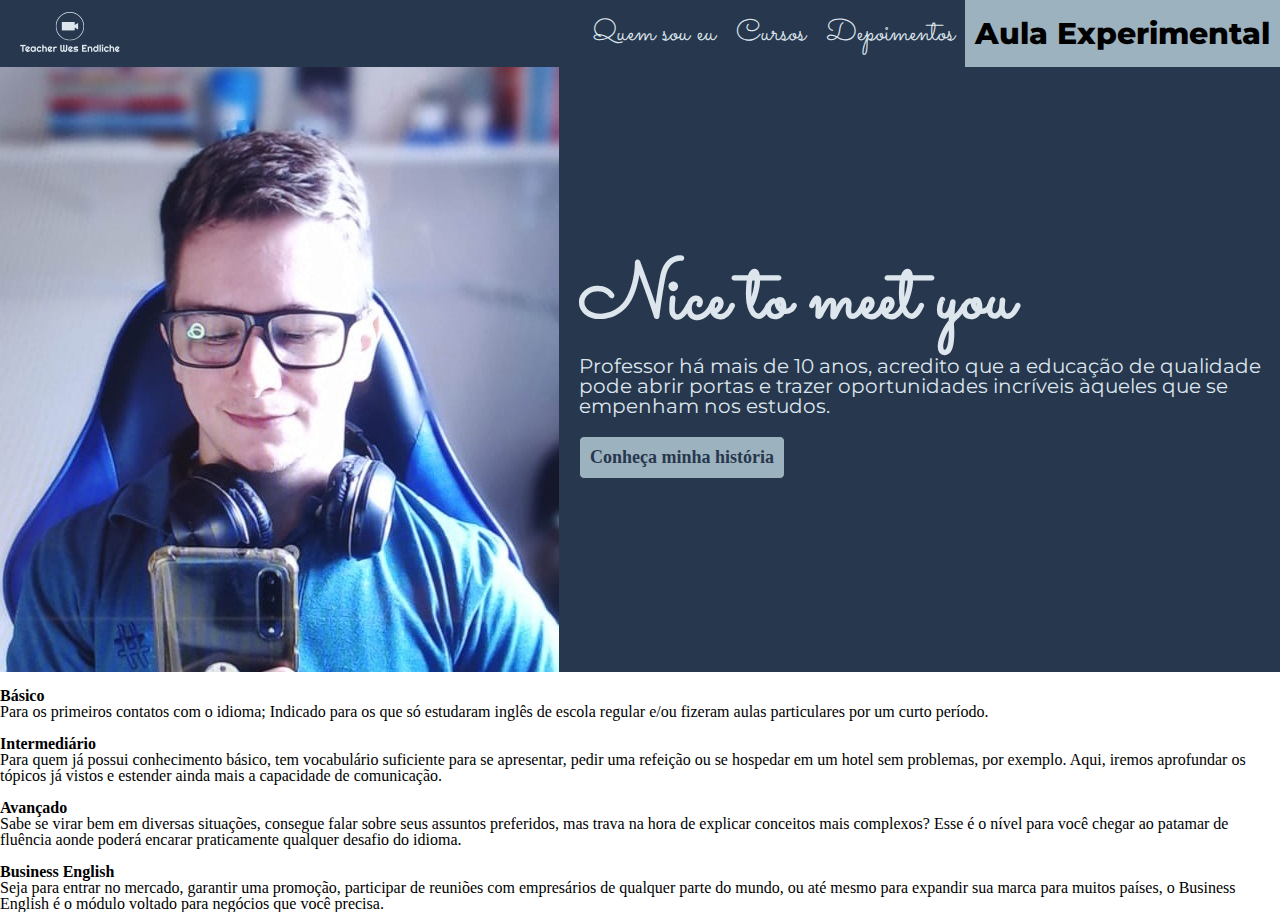
==== main page/index.html @ 23742fa5 ":art:Melhorar estrutura" ====
<!DOCTYPE html>
<html lang="pt-BR">
<head>
    <meta charset="UTF-8">
    <meta http-equiv="X-UA-Compatible" content="IE=edge">
    <meta name="viewport" content="width=device-width, initial-scale=1.0">
    <title>Teacher Wes Endliche</title>
    <link rel="stylesheet" href="/assets/styles/reset.css">
    <link rel="stylesheet" href="/assets/styles/style.css">
    <script src="app.js"></script>
</head>
<body>

    <header>
        <h1 class="logo">
            <a href="#who-am-i">
               <img src="/assets/images/logo-no-background.svg" alt="logo"> 
            </a>
        </h1>

        <nav class="nav-bar">
            <ul>
                <li><a href="#who-am-i">Quem sou eu</a></li>
                <li><a href="#courses">Cursos</a></li>
                <li><a href="#students">Depoimentos</a></li>
                <li><a href="#form" id="main-link">Aula Experimental</a></li>
            </ul>

        </nav>
    </header>

    <main>
        <section class="who-am-i">
            <div id="container-img">
                <img src="/assets/images/work-4.jpg" alt="selfie">
            </div>
            <div id="container-text">
                <h2>Nice to meet you</h2>
                <p>Professor há mais de 10 anos, acredito que a educação de qualidade pode abrir portas e trazer oportunidades incríveis àqueles que se empenham nos estudos.</p>
                <button type="button" id="expand">Conheça minha história</button>

                <div id="myStory">
                    <p>
                    Natural de Afonso Cláudio, uma pequena cidade da Região Serrana do Espírito Santo, comecei a estudar Inglês, assim como muitos, na 5a série em uma escola pública do Ensino Fundamental. 

                    Sendo aluno destaque daquele ano, fui indicado a uma bolsa de estudos de uma escola de idiomas de minha cidade, onde o meu conhecimento da língua disparou e, a cada semestre estudado, fiquei cada vez melhor. 
                    
                    Aos 17 e 18 anos, participei do processo seletivo de Jovens Embaixadores, um programa anual da Embaixada dos EUA no Brasil, que seleciona jovens estudantes do Ensino Médio do país inteiro para fazer intercâmbio. Na minha segunda tentativa, fiquei em 2o lugar no ES, sendo contemplado com uma imersão de inglês em Brasília, o English Immersion Program, no ano de 2010.
                    
                    Nesse ano também, consegui meu primeiro emprego formal como professor, em uma escola privada de ensino regular, dando aulas para turmas do Ensino Fundamental II e Ensino Médio.
                    
                    Aos 20, fui convidado a ter uma experiência como professor da escola de idiomas aonde concluía o módulo Avançado. Comecei com apenas uma turma com poucos alunos.
                    
                    Os anos foram se passando e tive diversas outras oportunidades de lecionar, em diferentes contextos: particular, escola pública, escola bilíngue, e, finalmente, online.
                    
                    Tendo ingressado no ensino online desde 2018, já pude ajudar vários alunos a alcançarem seus objetivos em relação ao idioma: passar em entrevistas de emprego, conseguir boa pontuação em testes, fazer um trabalho da faculdade e, até mesmo, morar fora.
                    
                    Tenho muito orgulho de ser Teacher e de ver o sucesso dos meus students. Saber que pude contribuir para realizarem seus sonhos me deixa muito feliz. E aí, bora estudar comigo também?
                    </p>
                </div>

            </div>
            
        </section>

        <section class="courses">
            <div class="container-cards">
                <div class="card-course">
                    <img src="" alt="" class="course-img">
                    <h3 class="course-name">Básico</h3>
                    <p class="course-text">Para os primeiros contatos com o idioma; Indicado para os que só estudaram inglês de escola regular e/ou fizeram aulas particulares por um curto período.</p>
                </div>
                
            </div>

            <div class="container-cards">
                <div class="card-course">
                    <img src="" alt="" class="course-img">
                    <h3 class="course-name">Intermediário</h3>
                    <p class="course-text">Para quem já possui conhecimento básico, tem vocabulário suficiente para se apresentar, pedir uma refeição ou se hospedar em um hotel sem problemas, por exemplo. Aqui, iremos aprofundar os tópicos já vistos e estender ainda mais a capacidade de comunicação.</p>
                </div>
                
            </div>

            <div class="container-cards">
                <div class="card-course">
                    <img src="" alt="" class="course-img">
                    <h3 class="course-name">Avançado</h3>
                    <p class="course-text">Sabe se virar bem em diversas situações, consegue falar sobre seus assuntos preferidos, mas trava na hora de explicar conceitos mais complexos? Esse é o nível para você chegar ao patamar de fluência aonde poderá encarar praticamente qualquer desafio do idioma.</p>
                </div>
                
            </div>

            <div class="container-cards">
                <div class="card-course">
                    <img src="" alt="" class="course-img">
                    <h3 class="course-name">Business English</h3>
                    <p class="course-text">Seja para entrar no mercado, garantir uma promoção, participar de reuniões com empresários de qualquer parte do mundo, ou até mesmo para expandir sua marca para muitos países, o Business English é o módulo voltado para negócios que você precisa.</p>
                </div>
                
            </div>
        </section>

        <section class="students">

        </section>

        <section class="form">

        </section>
    </main>

    <footer>

    </footer>

</body>
</html>
---- assets/styles/style.css ----
@import url('https://fonts.googleapis.com/css2?family=Montserrat:wght@300;800&family=Sacramento&display=swap');

:root {
    --dark-blue: #27374D;
    --medium-blue: #526D82;
    --light-blue: #9DB2BF;
    --gray: #DDE6ED;
    --title-font: 'Montserrat', sans-serif;
    --cursive-font: 'Sacramento', cursive;
}

body {
    box-sizing: border-box;
}

header {
    display: flex;
    align-items: center;
    justify-content: space-between;
    position: sticky;
}

header ul {
    display: flex;
}

header ul li a {
    font-family: var(--cursive-font);
    font-weight: 500;
    font-size: 30px;
    text-decoration: none;;
    color: var(--gray);
    padding: 20px 10px 15px 10px;
}

header ul li a:hover {
    color: var(--light-blue);
    transition: color .3s;
}

#main-link {
    color: var(--dark-blueblue);
    font-family: var(--title-font);
    font-weight: 800;
    background-color: var(--light-blue);
}

#main-link:hover {
    color: var(--dark-blue);
    background-color: var(--gray);
    transition: background-color .3s;
}

.logo img{
    height: 44px;
    width: 100px;
    margin: 10px 0 10px 20px;
}

header,
.who-am-i {
    background-color: var(--dark-blue);
}

.who-am-i {
    display: flex;
    align-items: center;
    height: 605px;
}

.who-am-i #container-text {
    margin-left: 20px;
    color: var(--gray);
}

.who-am-i #container-text h2 {
    font-family: var(--cursive-font);
    font-size: 80px;
    margin-bottom: 15px;
}

.who-am-i #container-text p {
    font-family: var(--title-font);
    font-size: 20px;
}

#expand {
    margin-top: 20px;
    padding: 10px;
    font-family: inherit;
    font-weight: 700;
    font-size: 18px;
    border-radius: 5px;
    border: solid 1px var(--dark-blue);
    background-color: var(--light-blue);
    color: var(--dark-blue);
    cursor: pointer;
}

#expand:hover {
    background-color: var(--gray);
    transition: background-color .3s;
}

#myStory {
    display: none;
}
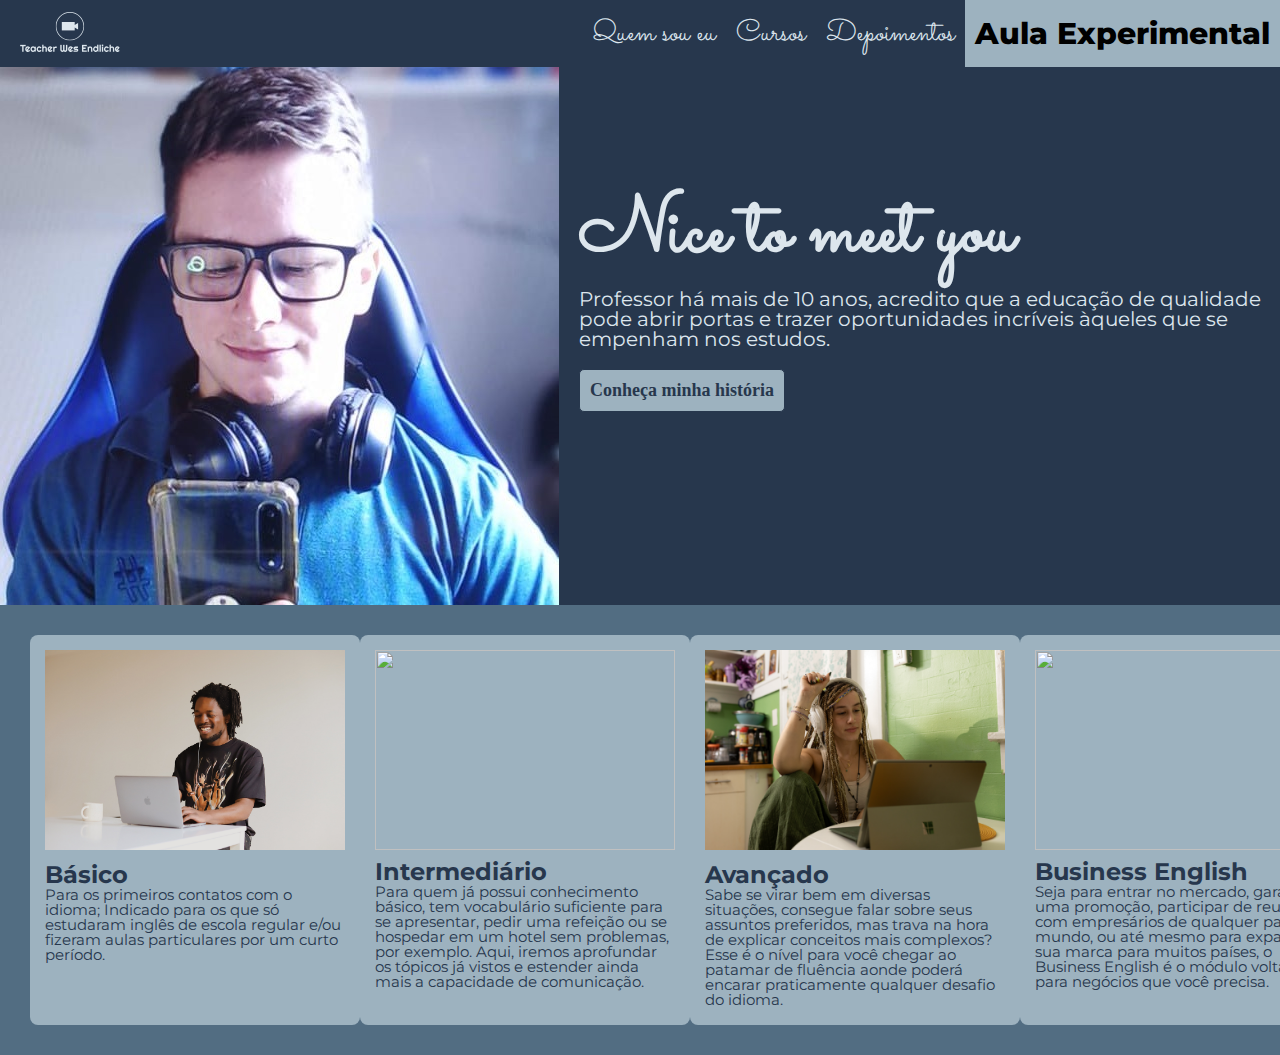
==== commit 3da1f618: ":art:Estiliza a seção cursos" ====
--- a/main page/index.html
+++ b/main page/index.html
@@ -7,7 +7,7 @@
     <title>Teacher Wes Endliche</title>
     <link rel="stylesheet" href="/assets/styles/reset.css">
     <link rel="stylesheet" href="/assets/styles/style.css">
-    <script src="app.js"></script>
+    <script src="/app/app.js"></script>
 </head>
 <body>
 
@@ -37,7 +37,7 @@
             <div id="container-text">
                 <h2>Nice to meet you</h2>
                 <p>Professor há mais de 10 anos, acredito que a educação de qualidade pode abrir portas e trazer oportunidades incríveis àqueles que se empenham nos estudos.</p>
-                <button type="button" id="expand">Conheça minha história</button>
+                <button onclick="expandText()" type="button" id="expand">Conheça minha história</button>
 
                 <div id="myStory">
                     <p>
@@ -65,8 +65,8 @@
 
         <section class="courses">
             <div class="container-cards">
-                <div class="card-course">
-                    <img src="" alt="" class="course-img">
+                <div class="card-course" id="card-1">
+                    <img src="/assets/images/basic-student-img.jpg" alt="" class="course-img">
                     <h3 class="course-name">Básico</h3>
                     <p class="course-text">Para os primeiros contatos com o idioma; Indicado para os que só estudaram inglês de escola regular e/ou fizeram aulas particulares por um curto período.</p>
                 </div>
@@ -74,8 +74,8 @@
             </div>
 
             <div class="container-cards">
-                <div class="card-course">
-                    <img src="" alt="" class="course-img">
+                <div class="card-course" id="card-2">
+                    <img src="/assets/images/intermediate-student-img.jpg" alt="" class="course-img">
                     <h3 class="course-name">Intermediário</h3>
                     <p class="course-text">Para quem já possui conhecimento básico, tem vocabulário suficiente para se apresentar, pedir uma refeição ou se hospedar em um hotel sem problemas, por exemplo. Aqui, iremos aprofundar os tópicos já vistos e estender ainda mais a capacidade de comunicação.</p>
                 </div>
@@ -83,8 +83,8 @@
             </div>
 
             <div class="container-cards">
-                <div class="card-course">
-                    <img src="" alt="" class="course-img">
+                <div class="card-course" id="card-3">
+                    <img src="/assets/images/advanced-student-img.jpg" alt="" class="course-img">
                     <h3 class="course-name">Avançado</h3>
                     <p class="course-text">Sabe se virar bem em diversas situações, consegue falar sobre seus assuntos preferidos, mas trava na hora de explicar conceitos mais complexos? Esse é o nível para você chegar ao patamar de fluência aonde poderá encarar praticamente qualquer desafio do idioma.</p>
                 </div>
@@ -92,8 +92,8 @@
             </div>
 
             <div class="container-cards">
-                <div class="card-course">
-                    <img src="" alt="" class="course-img">
+                <div class="card-course" id="card-4">
+                    <img src="/assets/images/business-student-img.jpg" alt="" class="course-img">
                     <h3 class="course-name">Business English</h3>
                     <p class="course-text">Seja para entrar no mercado, garantir uma promoção, participar de reuniões com empresários de qualquer parte do mundo, ou até mesmo para expandir sua marca para muitos países, o Business English é o módulo voltado para negócios que você precisa.</p>
                 </div>
--- a/assets/styles/style.css
+++ b/assets/styles/style.css
@@ -14,10 +14,11 @@
 }
 
 header {
+    position: fixed;
+    width: 100%;
     display: flex;
     align-items: center;
     justify-content: space-between;
-    position: sticky;
 }
 
 header ul {
@@ -66,6 +67,7 @@
     display: flex;
     align-items: center;
     height: 605px;
+    width: 100%;
 }
 
 .who-am-i #container-text {
@@ -104,4 +106,45 @@
 
 #myStory {
     display: none;
-}+}
+
+.courses {
+    display: flex;
+    flex-direction: row;
+    flex-wrap: nowrap;
+    align-items: center;
+    justify-content: space-around;
+    padding: 30px;
+    background-color: var(--medium-blue);
+}
+
+.card-course {
+    font-family: var(--title-font);
+    color: var(--dark-blue);
+    width: 300px;
+    height: 360px;
+    padding: 15px;
+    border-radius: 8px;
+    background-color: var(--light-blue);
+    cursor: pointer;
+}
+
+.card-course:hover {
+    background-color: var(--gray);
+    transform: scale(1.1);
+    transition: background-color .3s;
+}
+
+.course-name {
+    font-size: 24px;
+}
+
+.course-text {
+    font-size: 15px;
+}
+
+.container-cards img {
+    width: 300px;
+    height: 200px;
+    padding-bottom: 10px;
+}
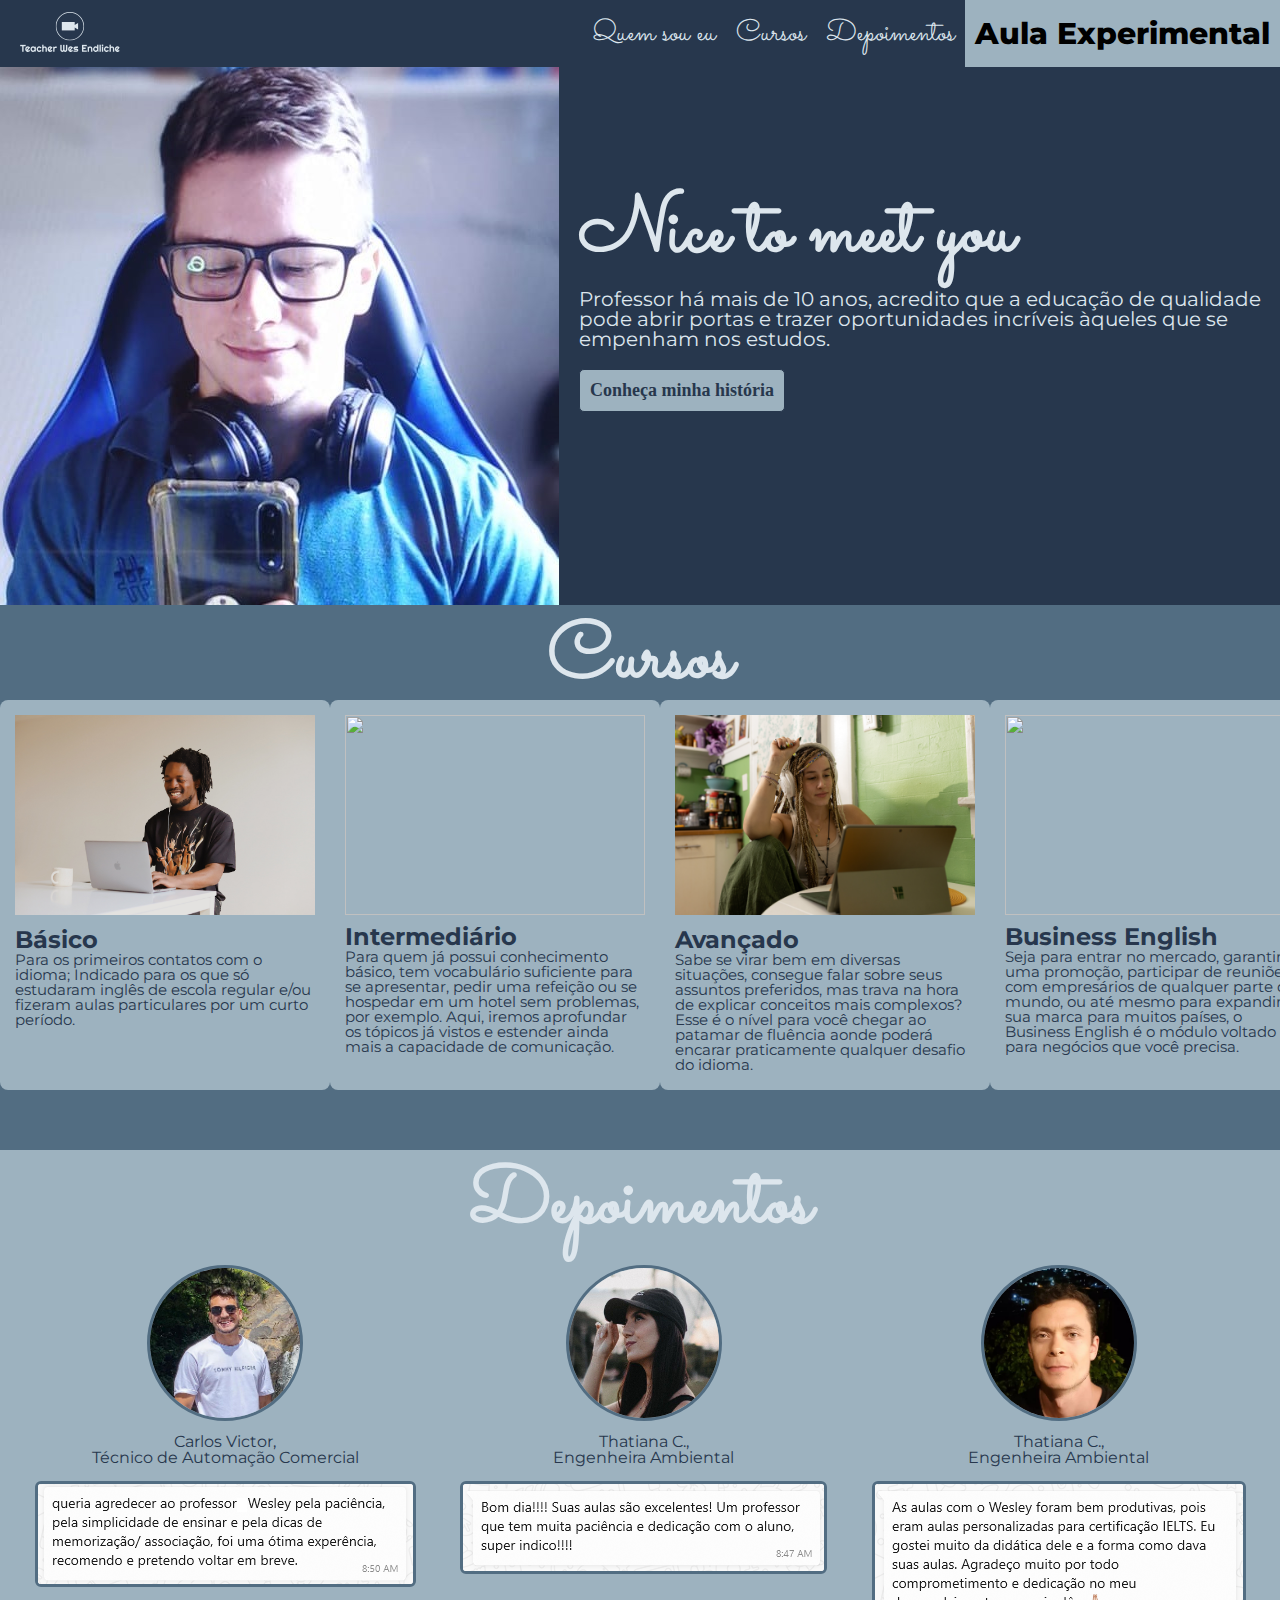
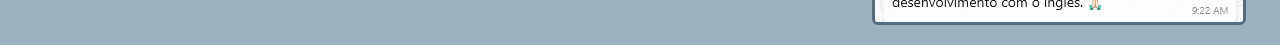
==== commit 32c03b5c: ":art:Adiciona seção depoimentos" ====
--- a/main page/index.html
+++ b/main page/index.html
@@ -63,7 +63,11 @@
             
         </section>
 
+        <h2 id="courses-title">Cursos</h2> <!--inserir esse título dentro da section courses-->
+
         <section class="courses">
+            
+
             <div class="container-cards">
                 <div class="card-course" id="card-1">
                     <img src="/assets/images/basic-student-img.jpg" alt="" class="course-img">
@@ -102,7 +106,41 @@
         </section>
 
         <section class="students">
+            <h2 id="depo-title">Depoimentos</h2>
 
+            <div class="sts-depo-container">
+                 <div class="sts-depo">
+                <figure>
+                    <img src="/assets/images/depo-carlos-pic.png" alt="alunos" class="depo-picture">
+                    <figcaption>Carlos Victor,<br>Técnico de Automação Comercial</figcaption>   
+                </figure>
+                <div class="card-depo">
+                    <img src="/assets/images/depo-carlos.png" alt="depoimentos" class="depo-print">
+                </div>
+            </div>
+
+            <div class="sts-depo">
+                <figure>
+                    <img src="/assets/images/depo-thatiana-pic.png" alt="alunos" class="depo-picture">
+                    <figcaption>Thatiana C.,<br>Engenheira Ambiental</figcaption>   
+                </figure>
+                <div class="card-depo">
+                    <img src="/assets/images/depo-thatiana.png" alt="depoimentos" class="depo-print">
+                </div>
+            </div>
+
+            <div class="sts-depo">
+                <figure>
+                    <img src="/assets/images/depo-denis-pic.png" alt="alunos" class="depo-picture">
+                    <figcaption>Thatiana C.,<br>Engenheira Ambiental</figcaption>   
+                </figure>
+                <div class="card-depo">
+                    <img src="/assets/images/depo-denis.png" alt="depoimentos" class="depo-print">
+                </div>
+            </div>
+            </div>
+           
+            
         </section>
 
         <section class="form">
--- a/assets/styles/style.css
+++ b/assets/styles/style.css
@@ -114,8 +114,17 @@
     flex-wrap: nowrap;
     align-items: center;
     justify-content: space-around;
-    padding: 30px;
+    padding: 0 30px 60px 0;
     background-color: var(--medium-blue);
+}
+
+#courses-title {
+    background-color: var(--medium-blue);
+    font-family: var(--cursive-font);
+    font-size: 80px;
+    color: var(--gray);
+    text-align: center;
+    padding-top: 15px;
 }
 
 .card-course {
@@ -148,3 +157,48 @@
     height: 200px;
     padding-bottom: 10px;
 }
+
+.sts-depo-container {
+    background-color: var(--light-blue);
+    height: 400px;
+    width: 100%;
+    display: flex;
+    justify-content: space-evenly;
+}
+
+#depo-title {
+    background-color: var(--light-blue);
+    font-family: var(--cursive-font);
+    font-size: 80px;
+    color: var(--gray);
+    text-align: center;
+    padding-top: 15px;
+}
+
+.depo-picture {
+    height: 150px;
+    width: 150px;
+    border-radius: 50%;
+    border: 3px solid var(--medium-blue);
+    margin: 20px 5px 10px 5px;
+}
+
+figure {
+    text-align: center;
+}
+
+figure figcaption {
+    font-size: 16px;
+    color: var(--dark-blue);
+    font-family: var(--title-font);
+    margin: 0;
+    text-align: center;
+}
+
+.depo-print {
+    margin: 15px 10px 15px 10px;
+    background-color: white;
+    border: 3px solid var(--medium-blue);
+    border-radius: 6px;
+}
+
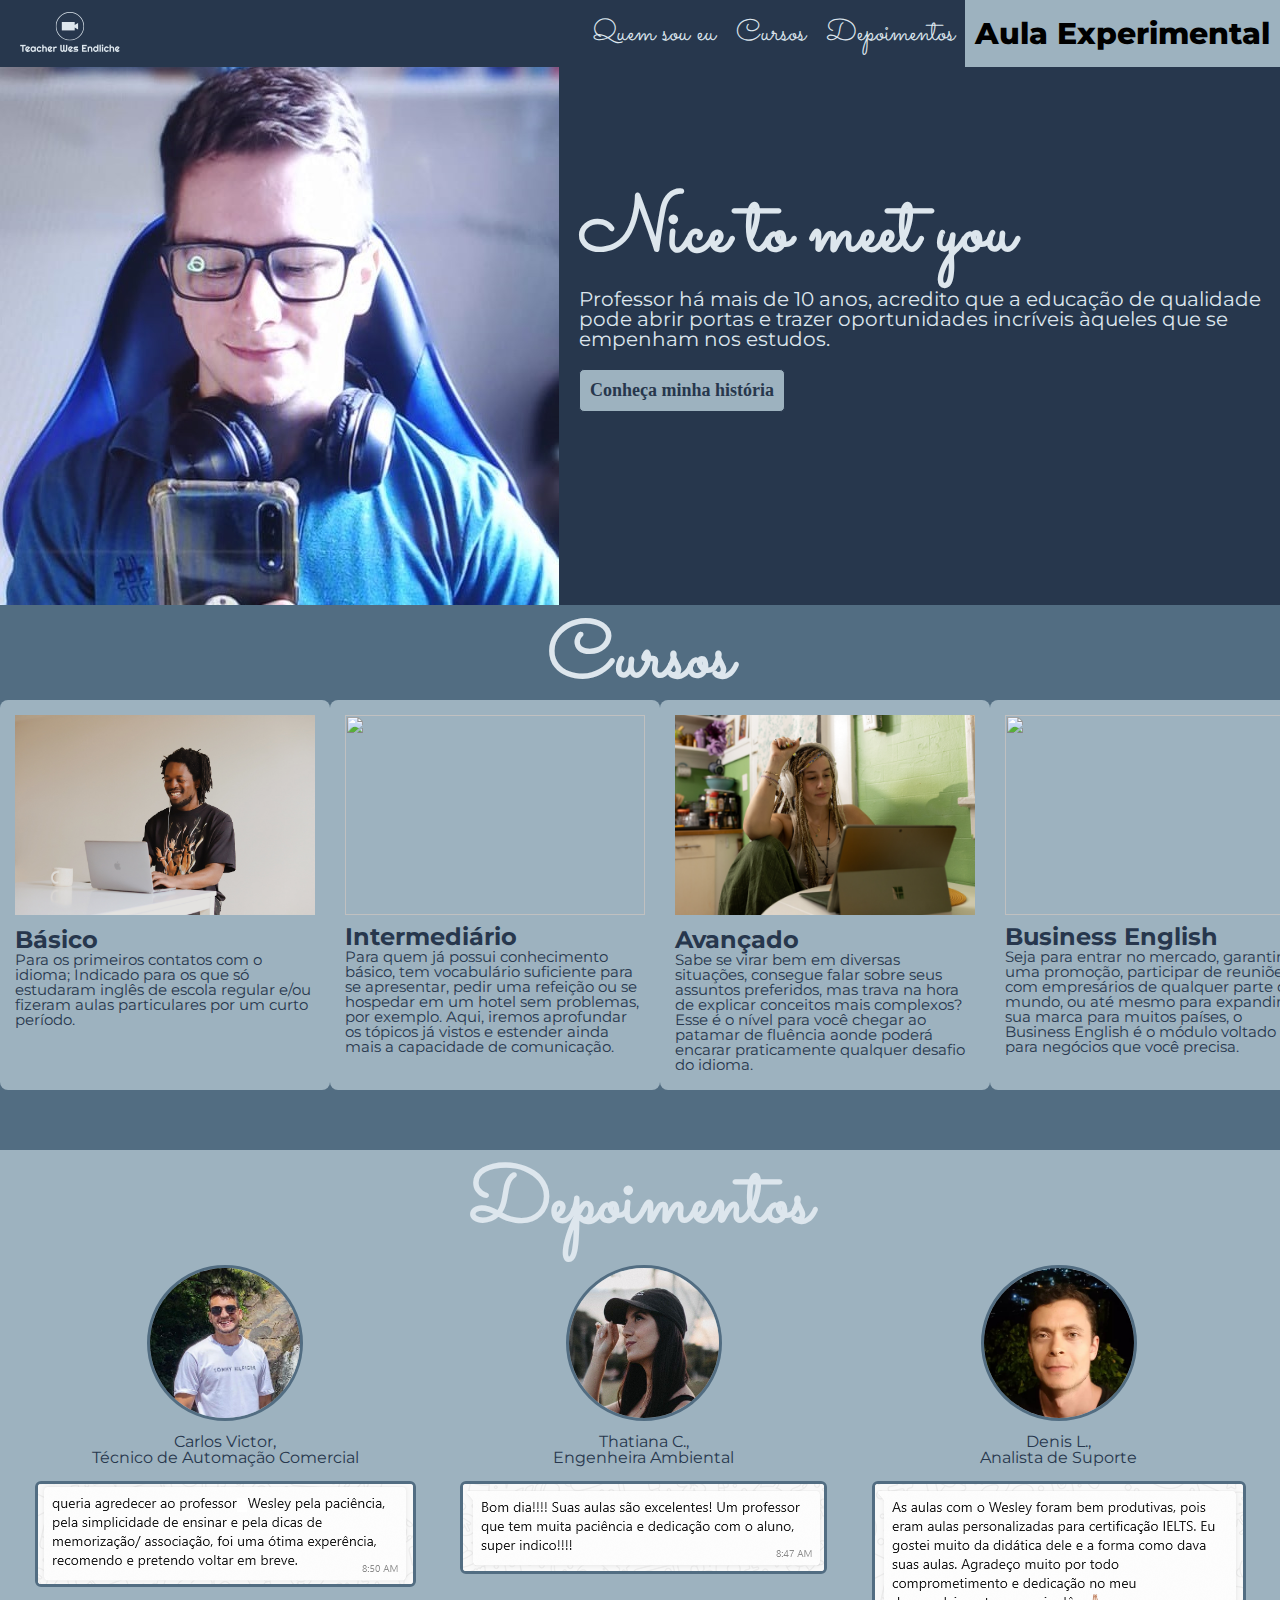
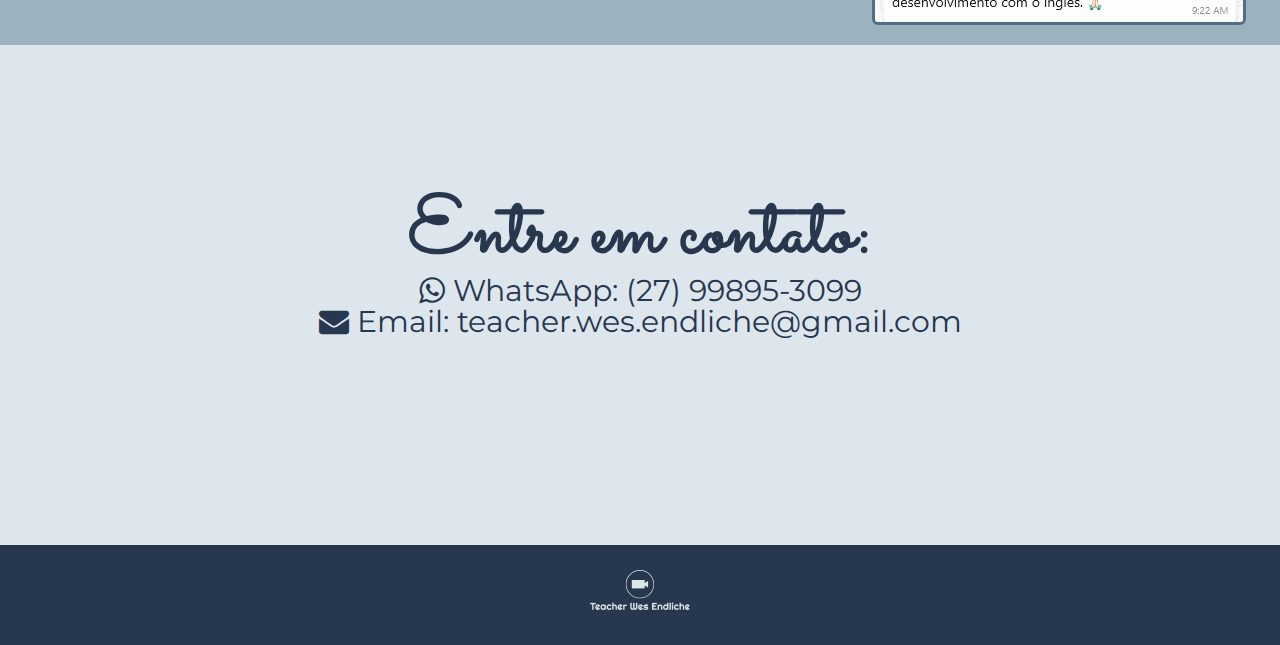
==== commit e439a3e9: ":art: Adiciona contato, footer e mais estilização" ====
--- a/main page/index.html
+++ b/main page/index.html
@@ -7,6 +7,7 @@
     <title>Teacher Wes Endliche</title>
     <link rel="stylesheet" href="/assets/styles/reset.css">
     <link rel="stylesheet" href="/assets/styles/style.css">
+    <link rel="stylesheet" href="https://cdnjs.cloudflare.com/ajax/libs/font-awesome/4.7.0/css/font-awesome.min.css">
     <script src="/app/app.js"></script>
 </head>
 <body>
@@ -132,7 +133,7 @@
             <div class="sts-depo">
                 <figure>
                     <img src="/assets/images/depo-denis-pic.png" alt="alunos" class="depo-picture">
-                    <figcaption>Thatiana C.,<br>Engenheira Ambiental</figcaption>   
+                    <figcaption>Denis L.,<br>Analista de Suporte</figcaption>   
                 </figure>
                 <div class="card-depo">
                     <img src="/assets/images/depo-denis.png" alt="depoimentos" class="depo-print">
@@ -143,13 +144,24 @@
             
         </section>
 
-        <section class="form">
+        <section class="contact-me">
+            <h2 id="contact-me-title">Entre em contato:</h2>
+            <div class="phone-number-container">
+                <p><i class="fa fa-whatsapp" style="font-size:30px"></i> WhatsApp: (27) 99895-3099</p>
+            </div>
 
+            <div class="email-container">
+                <p><i class="fa fa-envelope" style="font-size:30px"></i> Email: teacher.wes.endliche@gmail.com</p>
+            </div>
         </section>
     </main>
 
     <footer>
-
+        <h1 class="logo-footer">
+            <a href="#top">
+               <img src="/assets/images/logo-no-background.svg" alt="logo"> 
+            </a>
+        </h1>
     </footer>
 
 </body>
--- a/assets/styles/style.css
+++ b/assets/styles/style.css
@@ -118,7 +118,7 @@
     background-color: var(--medium-blue);
 }
 
-#courses-title {
+#courses-title, #contact-me-title {
     background-color: var(--medium-blue);
     font-family: var(--cursive-font);
     font-size: 80px;
@@ -202,3 +202,32 @@
     border-radius: 6px;
 }
 
+.contact-me {
+    height: 500px;
+    width: 100%;
+    background-color: var(--gray);
+    color: var(--dark-blue);
+}
+
+.contact-me p {
+    font-size: 30px;
+    font-family: var(--title-font);
+    text-align: center;
+}
+
+#contact-me-title {
+    padding-top: 150px;
+    background-color: var(--gray);
+    color: var(--dark-blue);
+}
+
+footer {
+    height: 100px;
+    background-color: var(--dark-blue);
+    text-align: center;
+}
+
+.logo-footer img {
+    height: 90px;
+    width: 100px;
+}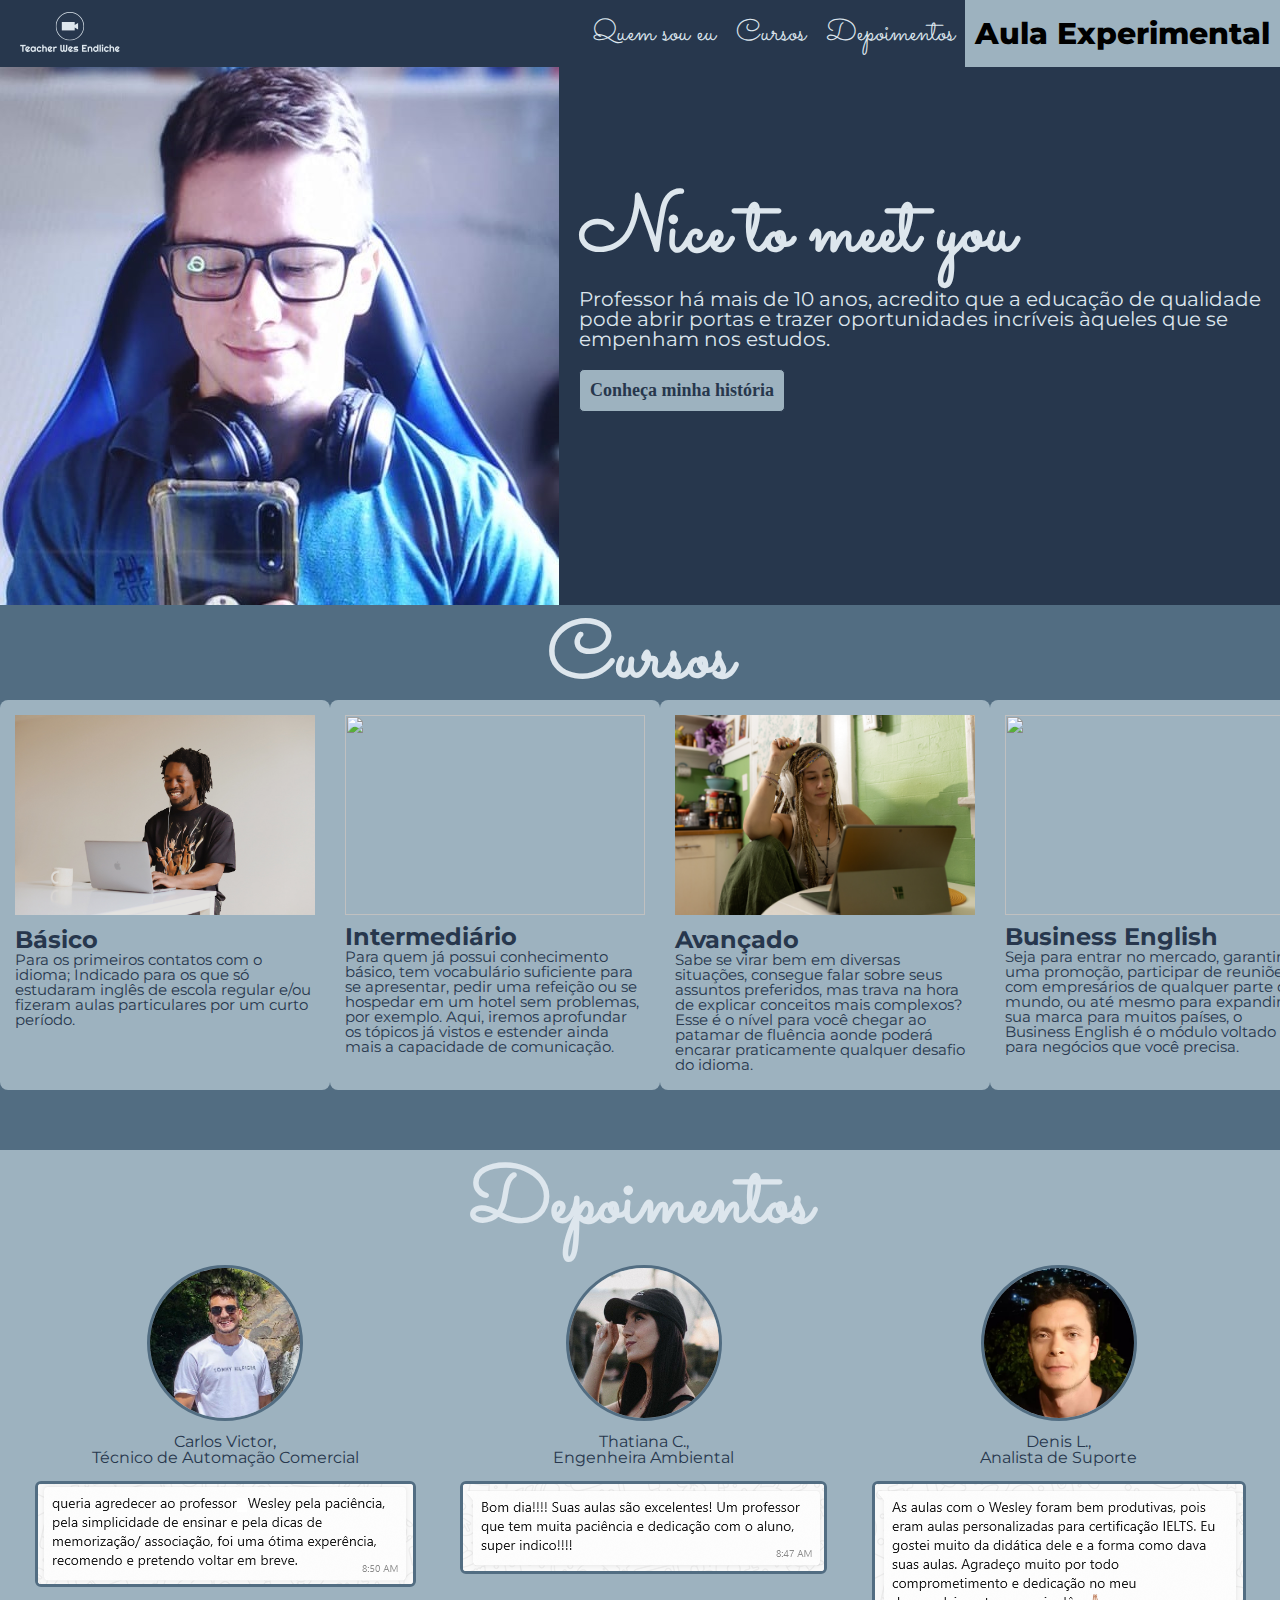
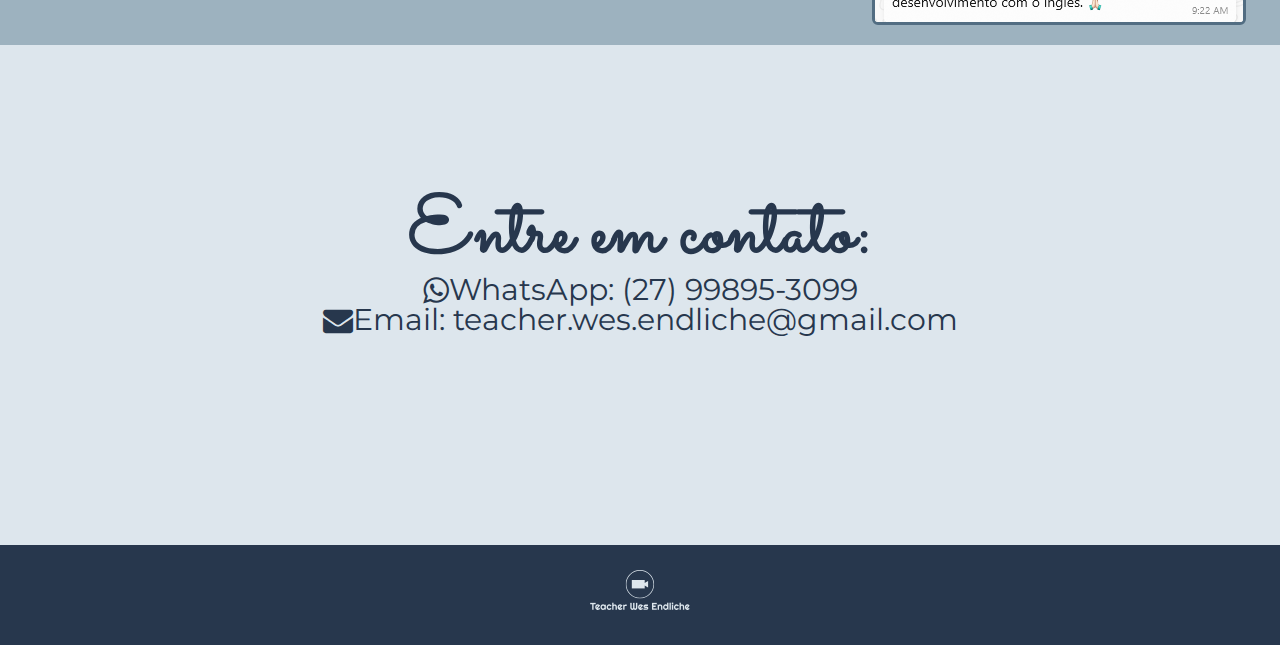
==== commit 0b6f56f0: ":art: Adiciona links" ====
--- a/main page/index.html
+++ b/main page/index.html
@@ -21,10 +21,10 @@
 
         <nav class="nav-bar">
             <ul>
-                <li><a href="#who-am-i">Quem sou eu</a></li>
-                <li><a href="#courses">Cursos</a></li>
-                <li><a href="#students">Depoimentos</a></li>
-                <li><a href="#form" id="main-link">Aula Experimental</a></li>
+                <li><a href="#">Quem sou eu</a></li>
+                <li><a href="#">Cursos</a></li>
+                <li><a href="#">Depoimentos</a></li>
+                <li><a href="#" id="main-link">Aula Experimental</a></li>
             </ul>
 
         </nav>
@@ -147,11 +147,11 @@
         <section class="contact-me">
             <h2 id="contact-me-title">Entre em contato:</h2>
             <div class="phone-number-container">
-                <p><i class="fa fa-whatsapp" style="font-size:30px"></i> WhatsApp: (27) 99895-3099</p>
+                <a href="https://api.whatsapp.com/send?phone=5527998953099&text=Ol%C3%A1%2C%20gostaria%20de%20agendar%20minha%20aula%20experimental." target="_blank"><i class="fa fa-whatsapp" style="font-size:30px"></i> WhatsApp: (27) 99895-3099</a>
             </div>
 
             <div class="email-container">
-                <p><i class="fa fa-envelope" style="font-size:30px"></i> Email: teacher.wes.endliche@gmail.com</p>
+                <a href="#"><i class="fa fa-envelope" style="font-size:30px"></i> Email: teacher.wes.endliche@gmail.com</a>
             </div>
         </section>
     </main>
--- a/assets/styles/style.css
+++ b/assets/styles/style.css
@@ -209,10 +209,13 @@
     color: var(--dark-blue);
 }
 
-.contact-me p {
+.contact-me a {
     font-size: 30px;
     font-family: var(--title-font);
-    text-align: center;
+    color: inherit;
+    text-decoration: none;
+    display: flex;
+    justify-content: center;
 }
 
 #contact-me-title {
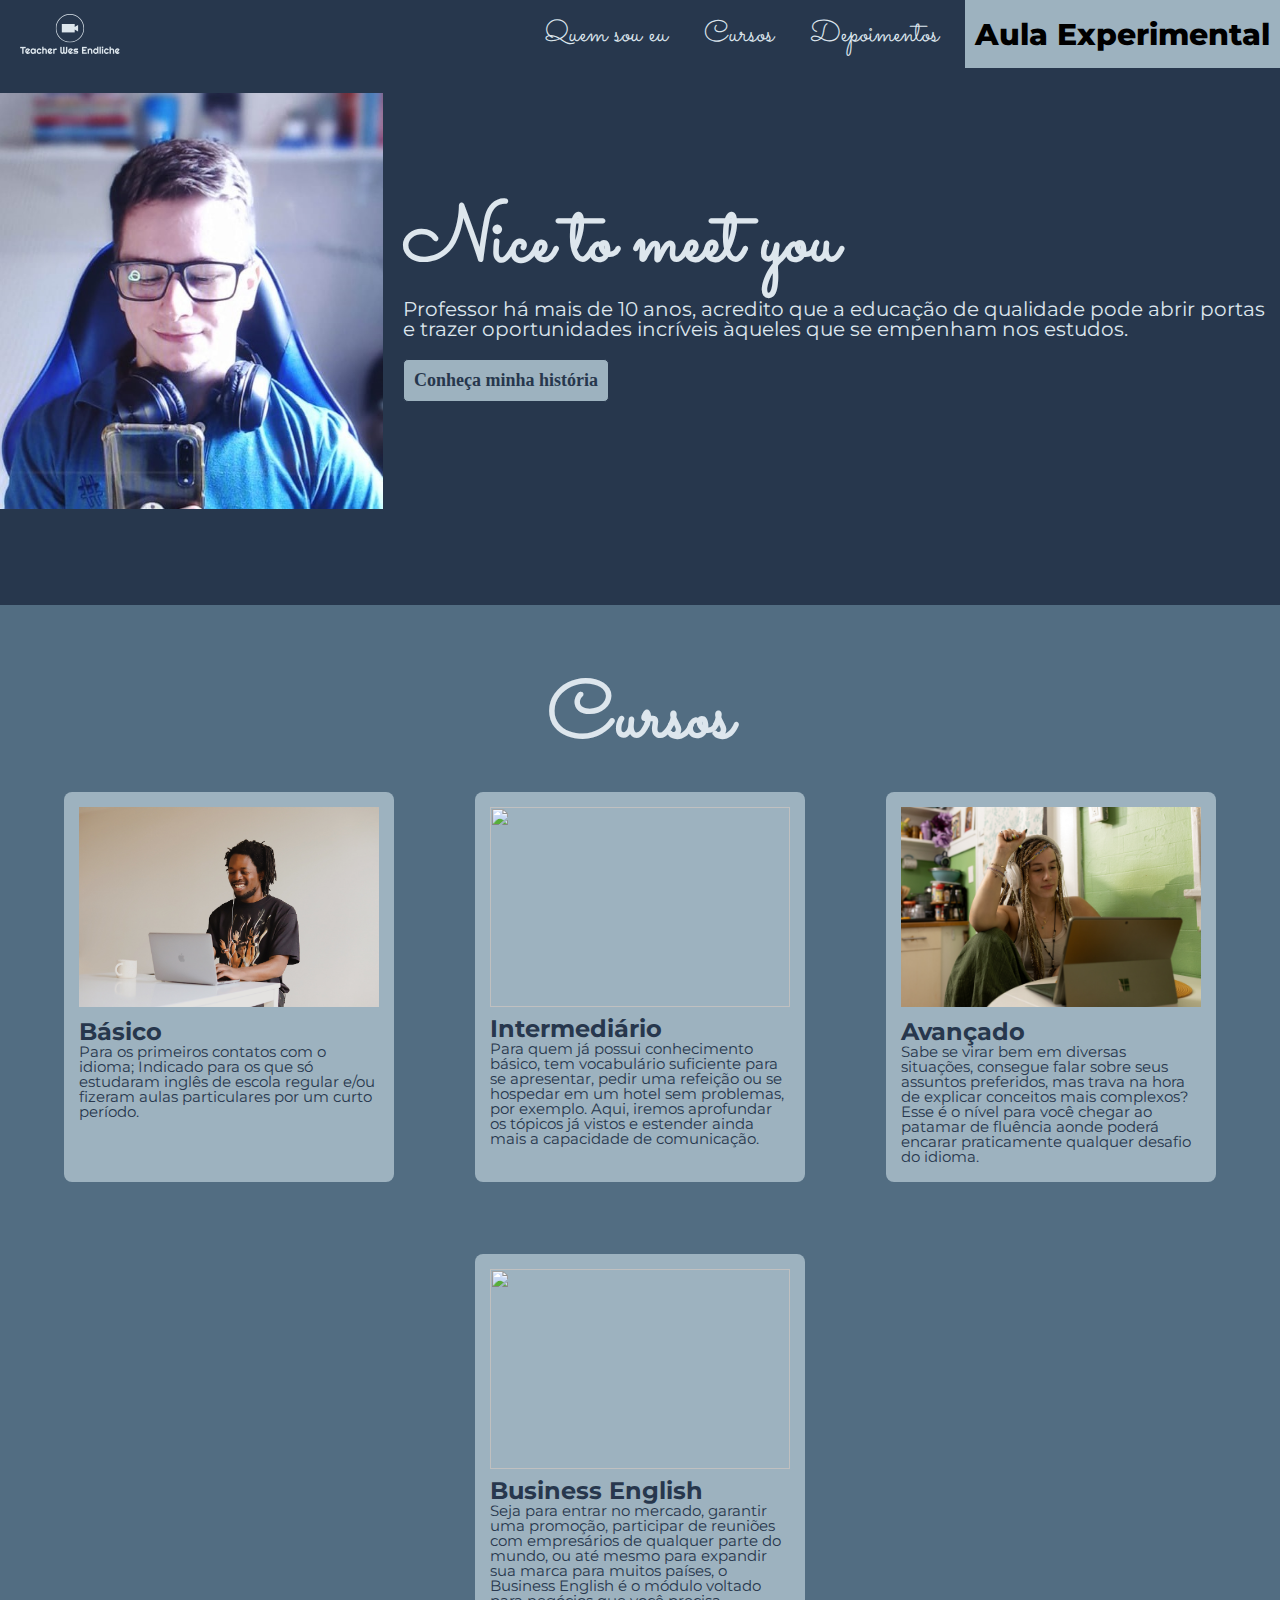
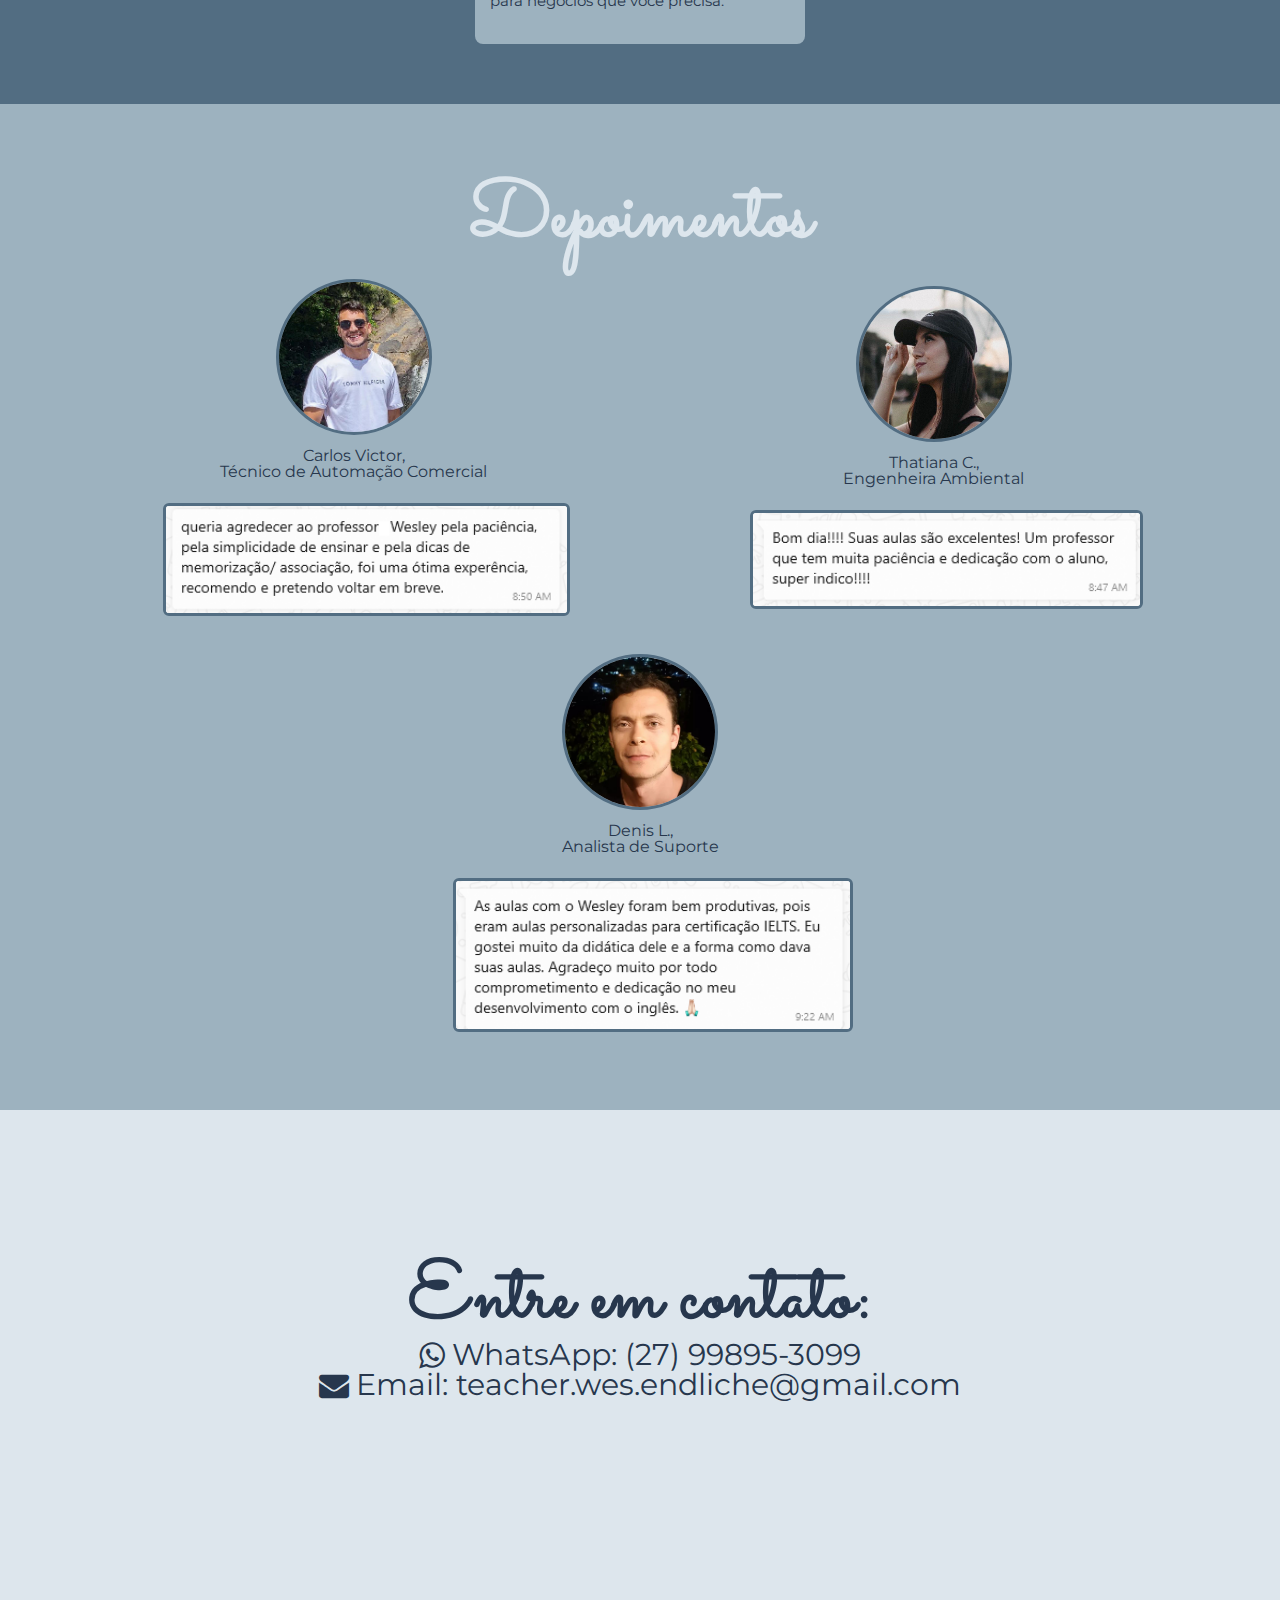
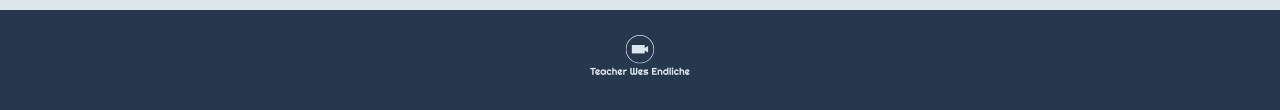
==== commit d930cde3: ":art: Define estrutura do site" ====
--- a/main page/index.html
+++ b/main page/index.html
@@ -8,12 +8,11 @@
     <link rel="stylesheet" href="/assets/styles/reset.css">
     <link rel="stylesheet" href="/assets/styles/style.css">
     <link rel="stylesheet" href="https://cdnjs.cloudflare.com/ajax/libs/font-awesome/4.7.0/css/font-awesome.min.css">
-    <script src="/app/app.js"></script>
 </head>
 <body>
 
     <header>
-        <h1 class="logo">
+        <h1 class="logo" id="logo">
             <a href="#who-am-i">
                <img src="/assets/images/logo-no-background.svg" alt="logo"> 
             </a>
@@ -21,104 +20,114 @@
 
         <nav class="nav-bar">
             <ul>
-                <li><a href="#">Quem sou eu</a></li>
-                <li><a href="#">Cursos</a></li>
-                <li><a href="#">Depoimentos</a></li>
-                <li><a href="#" id="main-link">Aula Experimental</a></li>
+                <li><a href="#me" onclick="navScroll('me')">Quem sou eu</a></li>
+                <li><a href="#courses">Cursos</a></li>
+                <li><a href="#students">Depoimentos</a></li>
+                <li><a href="#contact" onclick="navScroll('contact')" id="main-link">Aula Experimental</a></li>
             </ul>
 
         </nav>
     </header>
 
     <main>
-        <section class="who-am-i">
+        <section class="who-am-i" id="me">
             <div id="container-img">
                 <img src="/assets/images/work-4.jpg" alt="selfie">
             </div>
             <div id="container-text">
                 <h2>Nice to meet you</h2>
                 <p>Professor há mais de 10 anos, acredito que a educação de qualidade pode abrir portas e trazer oportunidades incríveis àqueles que se empenham nos estudos.</p>
-                <button onclick="expandText()" type="button" id="expand">Conheça minha história</button>
+                <button onclick="openMyStory()" type="button" id="expand">Conheça minha história</button>
 
-                <div id="myStory">
-                    <p>
-                    Natural de Afonso Cláudio, uma pequena cidade da Região Serrana do Espírito Santo, comecei a estudar Inglês, assim como muitos, na 5a série em uma escola pública do Ensino Fundamental. 
-
-                    Sendo aluno destaque daquele ano, fui indicado a uma bolsa de estudos de uma escola de idiomas de minha cidade, onde o meu conhecimento da língua disparou e, a cada semestre estudado, fiquei cada vez melhor. 
-                    
-                    Aos 17 e 18 anos, participei do processo seletivo de Jovens Embaixadores, um programa anual da Embaixada dos EUA no Brasil, que seleciona jovens estudantes do Ensino Médio do país inteiro para fazer intercâmbio. Na minha segunda tentativa, fiquei em 2o lugar no ES, sendo contemplado com uma imersão de inglês em Brasília, o English Immersion Program, no ano de 2010.
-                    
-                    Nesse ano também, consegui meu primeiro emprego formal como professor, em uma escola privada de ensino regular, dando aulas para turmas do Ensino Fundamental II e Ensino Médio.
-                    
-                    Aos 20, fui convidado a ter uma experiência como professor da escola de idiomas aonde concluía o módulo Avançado. Comecei com apenas uma turma com poucos alunos.
-                    
-                    Os anos foram se passando e tive diversas outras oportunidades de lecionar, em diferentes contextos: particular, escola pública, escola bilíngue, e, finalmente, online.
-                    
-                    Tendo ingressado no ensino online desde 2018, já pude ajudar vários alunos a alcançarem seus objetivos em relação ao idioma: passar em entrevistas de emprego, conseguir boa pontuação em testes, fazer um trabalho da faculdade e, até mesmo, morar fora.
-                    
-                    Tenho muito orgulho de ser Teacher e de ver o sucesso dos meus students. Saber que pude contribuir para realizarem seus sonhos me deixa muito feliz. E aí, bora estudar comigo também?
-                    </p>
+                <div id="myStory" class="my-story--disabled">
+                    <div class="modal">
+                        <div class="close-modal"><span onclick="closeMyStory()">X</span></div>
+                        <div class="content-modal">
+                            <p>
+                                Natural de Afonso Cláudio, uma pequena cidade da Região Serrana do Espírito Santo, comecei a estudar Inglês, assim como muitos, na 5a série em uma escola pública do Ensino Fundamental. 
+            
+                                Sendo aluno destaque daquele ano, fui indicado a uma bolsa de estudos de uma escola de idiomas de minha cidade, onde o meu conhecimento da língua disparou e, a cada semestre estudado, fiquei cada vez melhor. 
+            
+                                Aos 17 e 18 anos, participei do processo seletivo de Jovens Embaixadores, um programa anual da Embaixada dos EUA no Brasil, que seleciona jovens estudantes do Ensino Médio do país inteiro para fazer intercâmbio. Na minha segunda tentativa, fiquei em 2o lugar no ES, sendo contemplado com uma imersão de inglês em Brasília, o English Immersion Program, no ano de 2010.
+                                
+                                Nesse ano também, consegui meu primeiro emprego formal como professor, em uma escola privada de ensino regular, dando aulas para turmas do Ensino Fundamental II e Ensino Médio.
+                                
+                                Aos 20, fui convidado a ter uma experiência como professor da escola de idiomas aonde concluía o módulo Avançado. Comecei com apenas uma turma com poucos alunos.
+                                
+                                Os anos foram se passando e tive diversas outras oportunidades de lecionar, em diferentes contextos: particular, escola pública, escola bilíngue, e, finalmente, online.
+                                
+                                Tendo ingressado no ensino online desde 2018, já pude ajudar vários alunos a alcançarem seus objetivos em relação ao idioma: passar em entrevistas de emprego, conseguir boa pontuação em testes, fazer um trabalho da faculdade e, até mesmo, morar fora.
+                                
+                                Tenho muito orgulho de ser Teacher e de ver o sucesso dos meus students. Saber que pude contribuir para realizarem seus sonhos me deixa muito feliz. E aí, bora estudar comigo também?
+                                </p>
+                        </div>
+                    </div>
                 </div>
 
             </div>
             
         </section>
 
-        <h2 id="courses-title">Cursos</h2> <!--inserir esse título dentro da section courses-->
+         <!--inserir esse título dentro da section courses-->
 
-        <section class="courses">
+        <section class="courses" id="courses">
+            <h2 id="courses-title">Cursos</h2>
+
+            <div class="cards-div">
+                <div class="container-cards">
+                    <div class="card-course" id="card-1">
+                        <div class="course-img"> <img src="/assets/images/basic-student-img.jpg" alt=""></div>
+                        <h3 class="course-name">Básico</h3>
+                        <p class="course-text">Para os primeiros contatos com o idioma; Indicado para os que só estudaram inglês de escola regular e/ou fizeram aulas particulares por um curto período.</p>
+                    </div>
+                    
+                </div>
+
+                <div class="container-cards">
+                    <div class="card-course" id="card-2">
+                        <img src="/assets/images/intermediate-student-img.jpg" alt="" class="course-img">
+                        <h3 class="course-name">Intermediário</h3>
+                        <p class="course-text">Para quem já possui conhecimento básico, tem vocabulário suficiente para se apresentar, pedir uma refeição ou se hospedar em um hotel sem problemas, por exemplo. Aqui, iremos aprofundar os tópicos já vistos e estender ainda mais a capacidade de comunicação.</p>
+                    </div>
+                    
+                </div>
+
+                <div class="container-cards">
+                    <div class="card-course" id="card-3">
+                        <img src="/assets/images/advanced-student-img.jpg" alt="" class="course-img">
+                        <h3 class="course-name">Avançado</h3>
+                        <p class="course-text">Sabe se virar bem em diversas situações, consegue falar sobre seus assuntos preferidos, mas trava na hora de explicar conceitos mais complexos? Esse é o nível para você chegar ao patamar de fluência aonde poderá encarar praticamente qualquer desafio do idioma.</p>
+                    </div>
+                    
+                </div>
+
+                <div class="container-cards">
+                    <div class="card-course" id="card-4">
+                        <img src="/assets/images/business-student-img.jpg" alt="" class="course-img">
+                        <h3 class="course-name">Business English</h3>
+                        <p class="course-text">Seja para entrar no mercado, garantir uma promoção, participar de reuniões com empresários de qualquer parte do mundo, ou até mesmo para expandir sua marca para muitos países, o Business English é o módulo voltado para negócios que você precisa.</p>
+                    </div>
+                    
+                </div>
+            </div>
             
-
-            <div class="container-cards">
-                <div class="card-course" id="card-1">
-                    <img src="/assets/images/basic-student-img.jpg" alt="" class="course-img">
-                    <h3 class="course-name">Básico</h3>
-                    <p class="course-text">Para os primeiros contatos com o idioma; Indicado para os que só estudaram inglês de escola regular e/ou fizeram aulas particulares por um curto período.</p>
-                </div>
-                
-            </div>
-
-            <div class="container-cards">
-                <div class="card-course" id="card-2">
-                    <img src="/assets/images/intermediate-student-img.jpg" alt="" class="course-img">
-                    <h3 class="course-name">Intermediário</h3>
-                    <p class="course-text">Para quem já possui conhecimento básico, tem vocabulário suficiente para se apresentar, pedir uma refeição ou se hospedar em um hotel sem problemas, por exemplo. Aqui, iremos aprofundar os tópicos já vistos e estender ainda mais a capacidade de comunicação.</p>
-                </div>
-                
-            </div>
-
-            <div class="container-cards">
-                <div class="card-course" id="card-3">
-                    <img src="/assets/images/advanced-student-img.jpg" alt="" class="course-img">
-                    <h3 class="course-name">Avançado</h3>
-                    <p class="course-text">Sabe se virar bem em diversas situações, consegue falar sobre seus assuntos preferidos, mas trava na hora de explicar conceitos mais complexos? Esse é o nível para você chegar ao patamar de fluência aonde poderá encarar praticamente qualquer desafio do idioma.</p>
-                </div>
-                
-            </div>
-
-            <div class="container-cards">
-                <div class="card-course" id="card-4">
-                    <img src="/assets/images/business-student-img.jpg" alt="" class="course-img">
-                    <h3 class="course-name">Business English</h3>
-                    <p class="course-text">Seja para entrar no mercado, garantir uma promoção, participar de reuniões com empresários de qualquer parte do mundo, ou até mesmo para expandir sua marca para muitos países, o Business English é o módulo voltado para negócios que você precisa.</p>
-                </div>
-                
-            </div>
         </section>
 
-        <section class="students">
+        <section class="students" id="students">
             <h2 id="depo-title">Depoimentos</h2>
 
-            <div class="sts-depo-container">
-                 <div class="sts-depo">
-                <figure>
-                    <img src="/assets/images/depo-carlos-pic.png" alt="alunos" class="depo-picture">
-                    <figcaption>Carlos Victor,<br>Técnico de Automação Comercial</figcaption>   
-                </figure>
-                <div class="card-depo">
-                    <img src="/assets/images/depo-carlos.png" alt="depoimentos" class="depo-print">
+            <div class="students-wrapper">
+                
+                <div class="sts-depo">
+                    <figure>
+                        <img src="/assets/images/depo-carlos-pic.png" alt="alunos" class="depo-picture">
+                        <figcaption>Carlos Victor,<br>Técnico de Automação Comercial</figcaption>   
+                    </figure>
+                    <div class="card-depo">
+                        <img src="/assets/images/depo-carlos.png" alt="depoimentos" class="depo-print">
+                    </div>
                 </div>
-            </div>
+
 
             <div class="sts-depo">
                 <figure>
@@ -144,10 +153,10 @@
             
         </section>
 
-        <section class="contact-me">
+        <section class="contact-me" id="contact">
             <h2 id="contact-me-title">Entre em contato:</h2>
             <div class="phone-number-container">
-                <a href="https://api.whatsapp.com/send?phone=5527998953099&text=Ol%C3%A1%2C%20gostaria%20de%20agendar%20minha%20aula%20experimental." target="_blank"><i class="fa fa-whatsapp" style="font-size:30px"></i> WhatsApp: (27) 99895-3099</a>
+                <a href="https://api.whatsapp.com/send?phone=5527998953099&text=Ol%C3%A1%2C%20gostaria%20de%20agendar%20minha%20aula%20experimental." target="_blank"><i class="fa fa-whatsapp" style="font-size:30px"></i><span>WhatsApp: (27) 99895-3099</span></a>
             </div>
 
             <div class="email-container">
@@ -164,5 +173,23 @@
         </h1>
     </footer>
 
+
 </body>
-</html>+<script src="/app/app.js"></script>
+</html>
+
+
+ <!-- 
+    XXX Clicar e no botao inicial e abrir Modal.
+    2- Responsividade 
+    XXX Corrigir titulo para dentro das sections
+    XXX Navegação pelos nav-buttons do header
+    5- Animação para renderização dos depoimentos
+    XXX Z-Index do header tem que ser maior que todos
+  -->
+
+  
+ <!-- 
+    1- Animação modal.
+  -->
+ --- a/assets/styles/style.css
+++ b/assets/styles/style.css
@@ -15,14 +15,25 @@
 
 header {
     position: fixed;
-    width: 100%;
-    display: flex;
-    align-items: center;
+    height: 70px;
+    width: 100%;
+    display: flex;
     justify-content: space-between;
+    align-items: center;
+    z-index: 9998;
+
+    @media (max-width: 900px) {
+        justify-content: flex-end;
+    }
 }
 
 header ul {
     display: flex;
+    gap: 1rem;
+
+    @media (max-width: 900px) {
+        gap: .35rem;
+    }
 }
 
 header ul li a {
@@ -31,7 +42,14 @@
     font-size: 30px;
     text-decoration: none;;
     color: var(--gray);
-    padding: 20px 10px 15px 10px;
+    padding: 20px 10px 15px 10px;  
+
+    @media (max-width: 900px) {
+        font-size: 1rem;
+        font-family: inherit;
+        padding: 5px;
+
+    }
 }
 
 header ul li a:hover {
@@ -39,6 +57,14 @@
     transition: color .3s;
 }
 
+h2 {
+    font-size: 80px;
+
+    @media (max-width: 700px) {
+        font-size: 2.5rem !important;
+    }
+}
+
 #main-link {
     color: var(--dark-blueblue);
     font-family: var(--title-font);
@@ -51,6 +77,7 @@
     background-color: var(--gray);
     transition: background-color .3s;
 }
+
 
 .logo img{
     height: 44px;
@@ -58,11 +85,28 @@
     margin: 10px 0 10px 20px;
 }
 
+.remove-logo {
+    display: none;
+}
+
 header,
 .who-am-i {
     background-color: var(--dark-blue);
 }
 
+.teste {
+    width: 100%;   
+    background-image: url('../images/work-4.jpg');
+}
+
+img {
+    width: 100%;
+}
+
+#container-text {
+    width: 100%;
+}
+
 .who-am-i {
     display: flex;
     align-items: center;
@@ -77,11 +121,10 @@
 
 .who-am-i #container-text h2 {
     font-family: var(--cursive-font);
-    font-size: 80px;
     margin-bottom: 15px;
-}
-
-.who-am-i #container-text p {
+ }
+
+.who-am-i #container-text > p {
     font-family: var(--title-font);
     font-size: 20px;
 }
@@ -104,27 +147,87 @@
     transition: background-color .3s;
 }
 
-#myStory {
+.my-story--disabled {
+    width: 100%;
+    height: 100%;
+    background-color: rgba(0, 0, 0, 0.5);
     display: none;
+    align-items: center;
+    justify-content: center;
+    z-index: 9999;
+    position: fixed;
+    top: 0;
+    right: 0;
+    transition: 1s ease-in-out;
+}
+
+.my-story--enabled {
+    display: flex;
+    transition: 1s ease-in-out;
+}
+
+
+
+.modal {
+    padding: 16px;
+    border-radius: 6px;
+    background-color: var(--gray);
+    width: 600px;
+    height: auto;
+    display: flex;
+    flex-direction: column;
+    gap: 1rem;
+    @media screen and(min: 500px) {
+        width: 400px;
+        height: 450px;
+    }
+}
+
+.close-modal {
+    width: 100%;
+    height: auto;
+    display: flex;
+    justify-content: flex-end;
+    color: var(--dark-blue);
+
+    > span:hover {
+        cursor: pointer;
+    }
+}
+
+.content-modal {
+    display: flex;
+    align-items: center;
+    justify-content: center;
+    font-family: var(--title-font);
+    color: var(--dark-blue);
 }
 
 .courses {
     display: flex;
-    flex-direction: row;
+    flex-direction: column;
+    gap: 2rem;
     flex-wrap: nowrap;
     align-items: center;
     justify-content: space-around;
-    padding: 0 30px 60px 0;
+    padding: 60px;
     background-color: var(--medium-blue);
 }
 
 #courses-title, #contact-me-title {
     background-color: var(--medium-blue);
     font-family: var(--cursive-font);
-    font-size: 80px;
     color: var(--gray);
     text-align: center;
     padding-top: 15px;
+}
+
+.cards-div {
+    display: flex;
+    flex-direction: row;
+    justify-content: space-around;
+    gap: 4.5rem;
+    flex-wrap: wrap;
 }
 
 .card-course {
@@ -152,10 +255,20 @@
     font-size: 15px;
 }
 
+.container-cards {
+    @media screen and(min:600px) {
+        > div {
+            width: 100%;
+        }
+    }
+}
+
 .container-cards img {
-    width: 300px;
     height: 200px;
     padding-bottom: 10px;
+    div {
+        width: 100%;
+    }
 }
 
 .sts-depo-container {
@@ -164,12 +277,31 @@
     width: 100%;
     display: flex;
     justify-content: space-evenly;
+    flex-wrap: wrap;
+}
+
+.sts-depo {
+    display: flex;
+    flex-direction: column;
+    align-items:  center;
+    justify-content: center;
+    gap: .5rem;
+}
+
+.students {
+    padding: 60px;
+    background-color: var(--light-blue);
+}
+
+.students-wrapper {
+    display: flex;
+    flex-direction: row;
+    justify-content: space-around;
+    flex-wrap: wrap;
 }
 
 #depo-title {
-    background-color: var(--light-blue);
     font-family: var(--cursive-font);
-    font-size: 80px;
     color: var(--gray);
     text-align: center;
     padding-top: 15px;
@@ -216,6 +348,12 @@
     text-decoration: none;
     display: flex;
     justify-content: center;
+    align-items: center;
+    gap: .4rem;
+
+    @media (max-width: 700px) {
+        font-size: 1rem;
+    }
 }
 
 #contact-me-title {
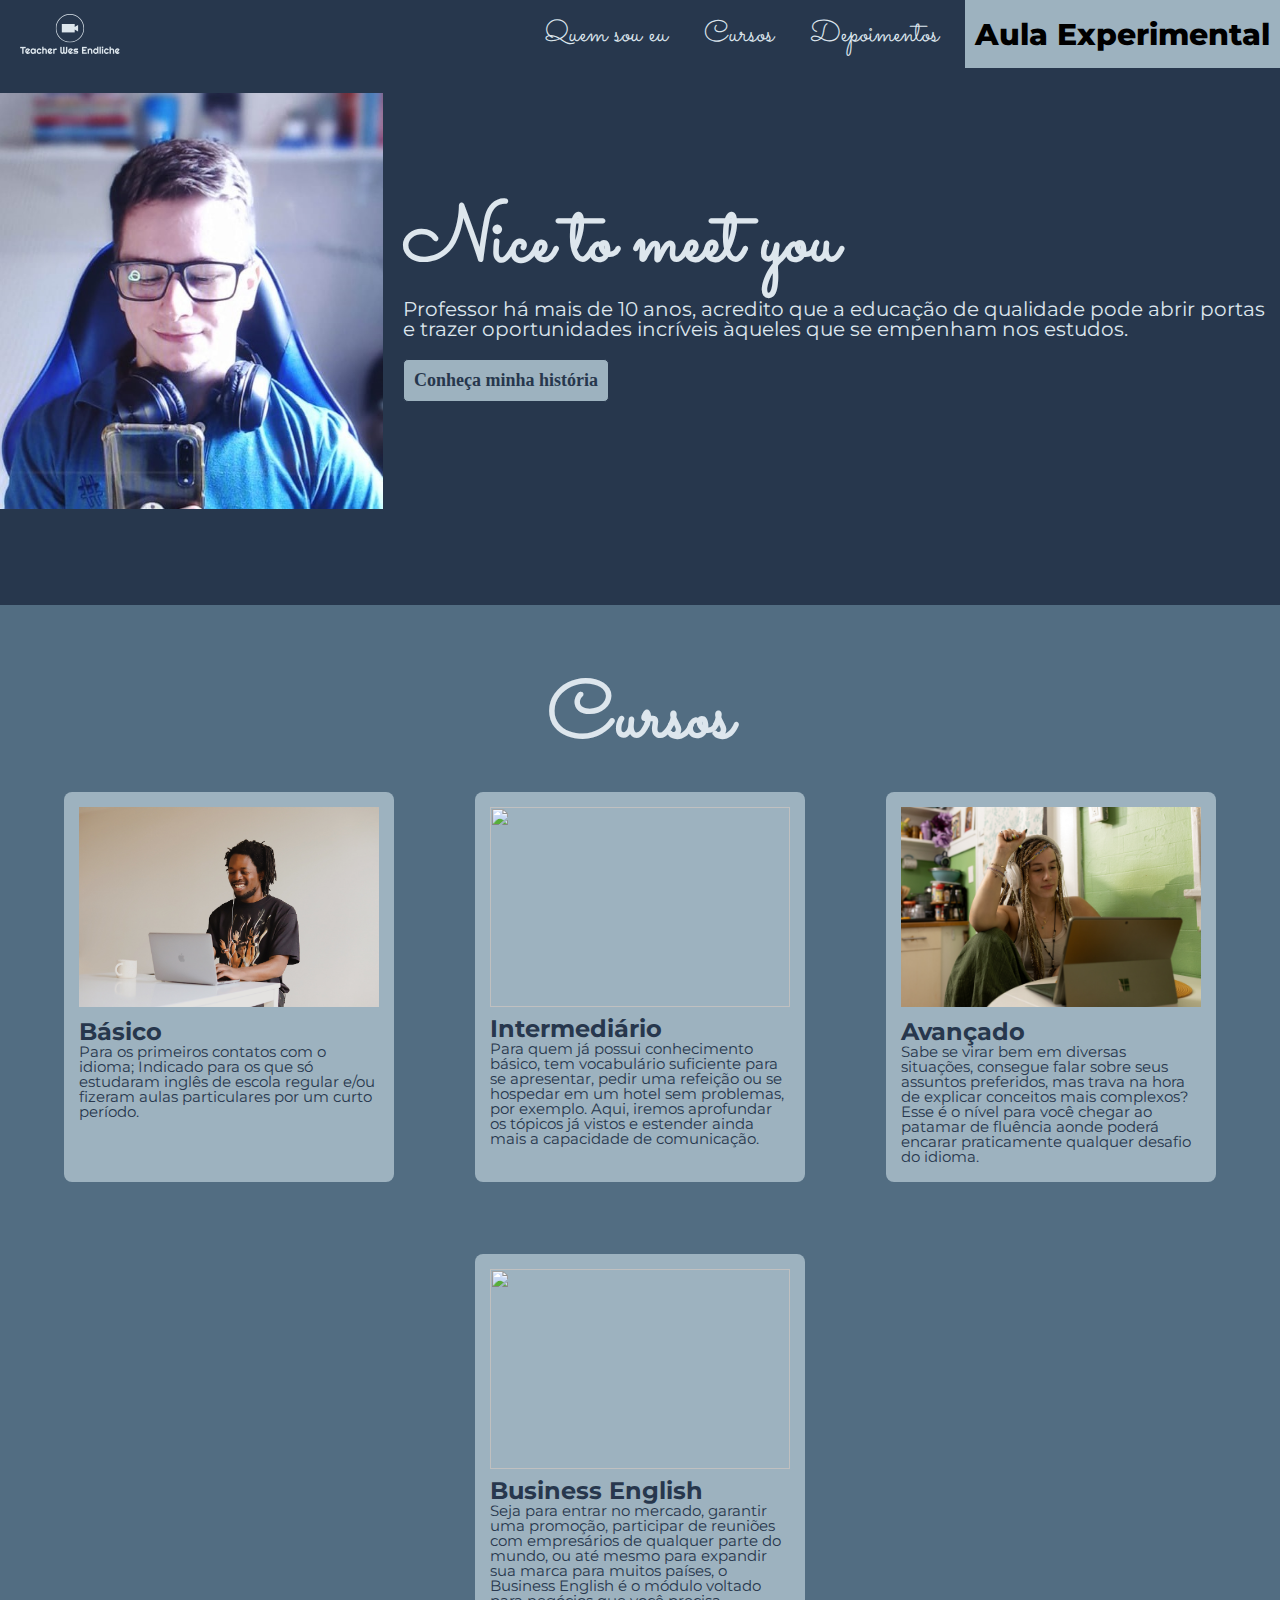
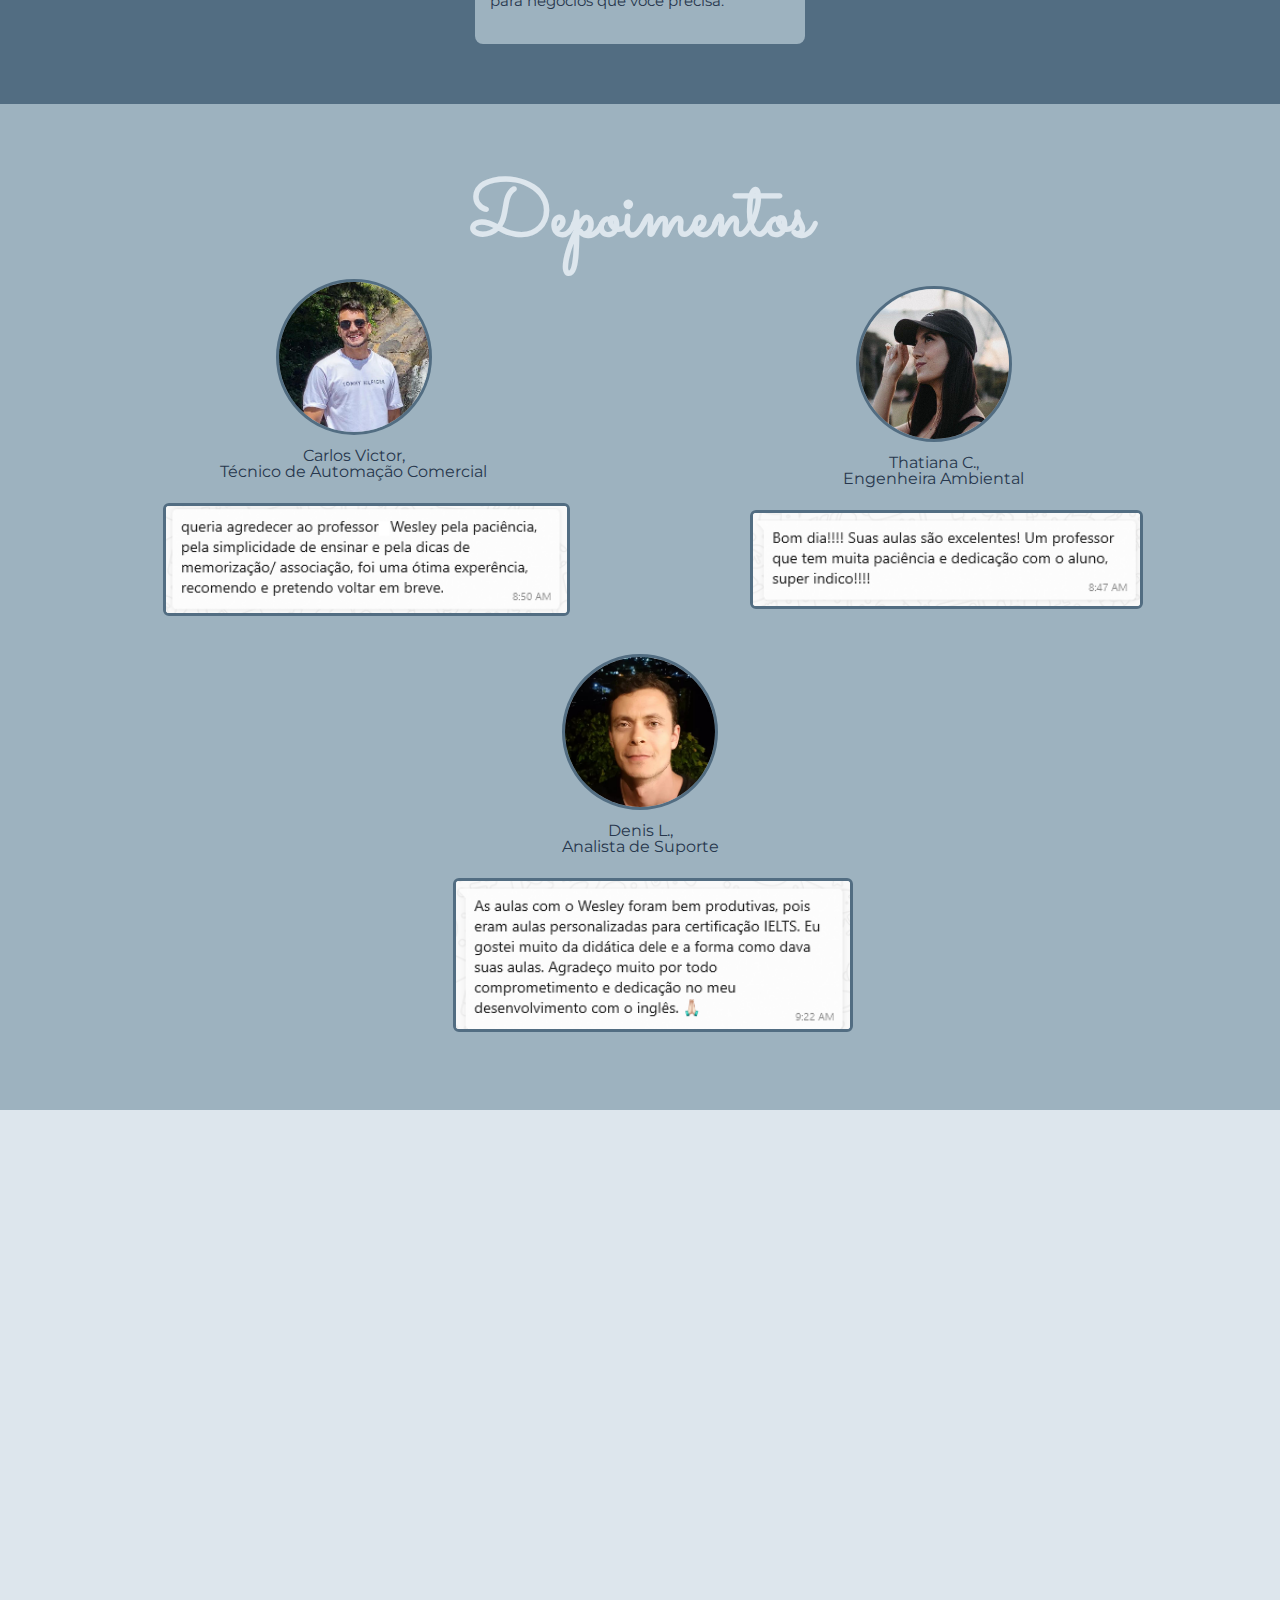
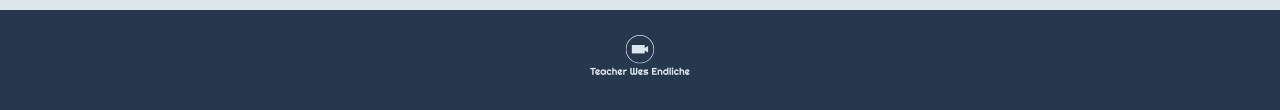
==== commit 316c4e6e: "Adiciona iframe com formulário inicial" ====
--- a/main page/index.html
+++ b/main page/index.html
@@ -154,14 +154,32 @@
         </section>
 
         <section class="contact-me" id="contact">
-            <h2 id="contact-me-title">Entre em contato:</h2>
+
+            <iframe src="https://docs.google.com/forms/d/e/1FAIpQLSeHwesTChtfUVqy0fxWr6GEE5c9yTKBNZWyK0E_fRVY_LTEOA/viewform?embedded=true" width="650" height="500" frameborder="0" marginheight="0" marginwidth="0">Carregando…</iframe>
+           <!-- <h2 id="contact-me-title">Entre em contato:</h2>
             <div class="phone-number-container">
                 <a href="https://api.whatsapp.com/send?phone=5527998953099&text=Ol%C3%A1%2C%20gostaria%20de%20agendar%20minha%20aula%20experimental." target="_blank"><i class="fa fa-whatsapp" style="font-size:30px"></i><span>WhatsApp: (27) 99895-3099</span></a>
             </div>
 
             <div class="email-container">
                 <a href="#"><i class="fa fa-envelope" style="font-size:30px"></i> Email: teacher.wes.endliche@gmail.com</a>
-            </div>
+            </div> -->
+
+            <!--<form action="" method="" autocomplete="off">
+                <p><label for="full-name">Nome completo:</label>
+                    <input type="text" name="fullname" id="full-name">
+                </p>
+
+                <p><label for="cell-phone">Telefone:</label>
+                    <input type="number" name="cellphone" id="cell-phone">
+                </p>
+
+                <p><label for="e-mail">Email:</label>
+                    <input type="email" name="email" id="e-mail">
+                </p>
+
+                <p><input type="submit" value="Enviar"></p>-->
+            </form>
         </section>
     </main>
 
--- a/assets/styles/style.css
+++ b/assets/styles/style.css
@@ -339,6 +339,8 @@
     width: 100%;
     background-color: var(--gray);
     color: var(--dark-blue);
+    display: flex;
+    justify-content: center;
 }
 
 .contact-me a {
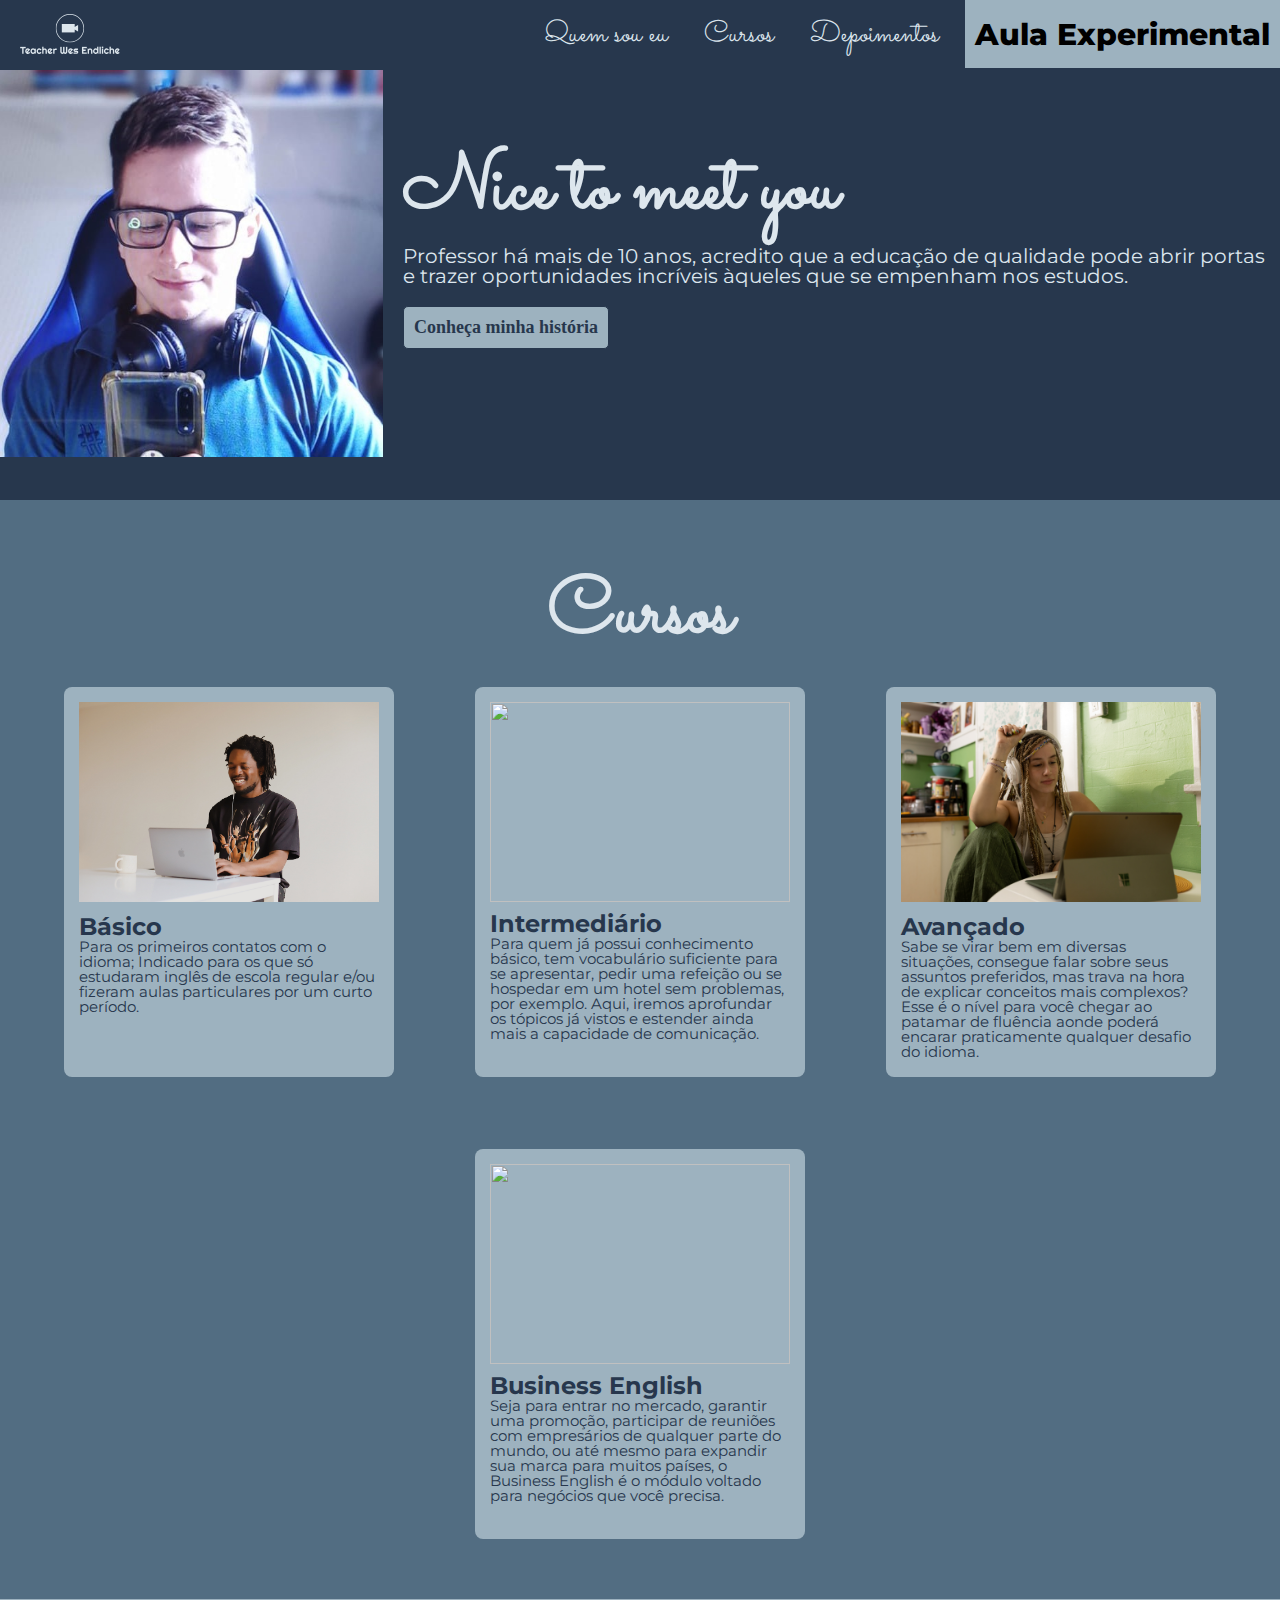
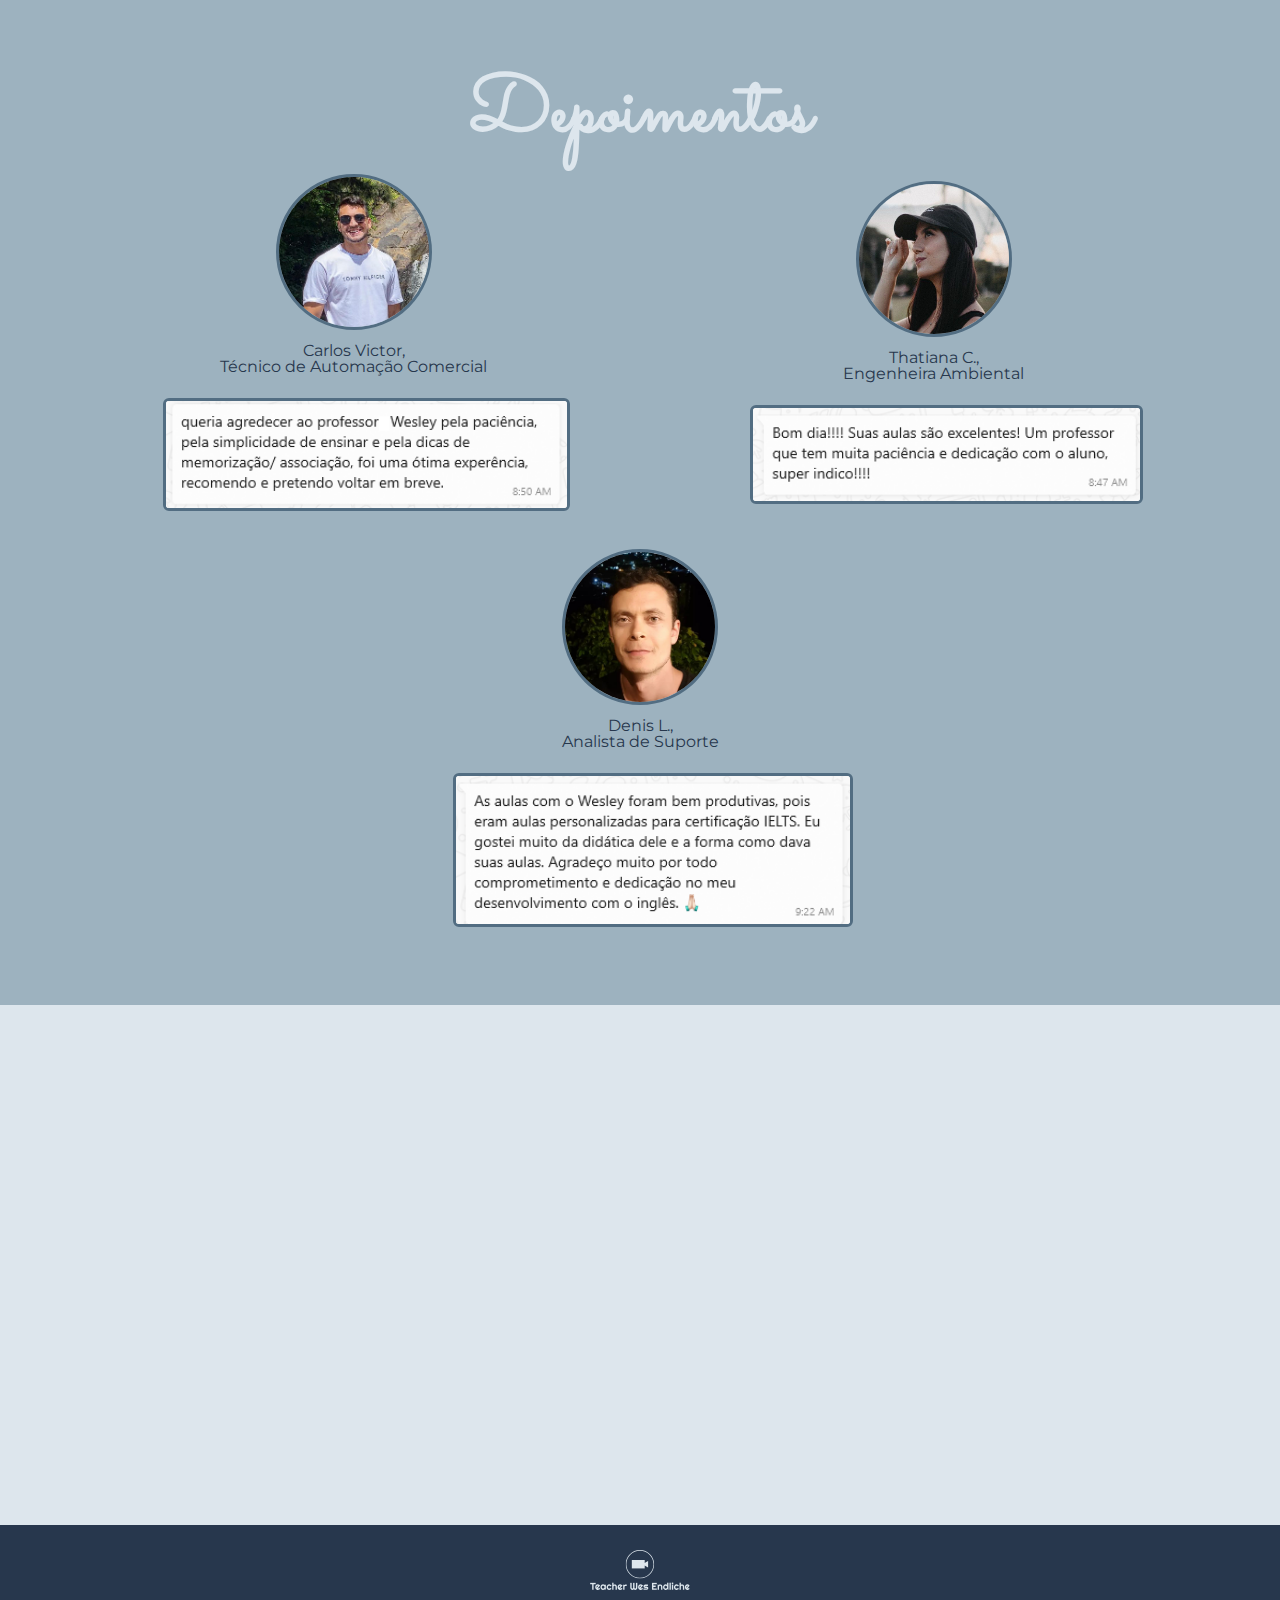
==== commit 010f0024: "Elimina alguns espaços vazios e melhora os estilos" ====
--- a/main page/index.html
+++ b/main page/index.html
@@ -68,8 +68,6 @@
             
         </section>
 
-         <!--inserir esse título dentro da section courses-->
-
         <section class="courses" id="courses">
             <h2 id="courses-title">Cursos</h2>
 
@@ -79,8 +77,7 @@
                         <div class="course-img"> <img src="/assets/images/basic-student-img.jpg" alt=""></div>
                         <h3 class="course-name">Básico</h3>
                         <p class="course-text">Para os primeiros contatos com o idioma; Indicado para os que só estudaram inglês de escola regular e/ou fizeram aulas particulares por um curto período.</p>
-                    </div>
-                    
+                    </div>                   
                 </div>
 
                 <div class="container-cards">
@@ -88,8 +85,7 @@
                         <img src="/assets/images/intermediate-student-img.jpg" alt="" class="course-img">
                         <h3 class="course-name">Intermediário</h3>
                         <p class="course-text">Para quem já possui conhecimento básico, tem vocabulário suficiente para se apresentar, pedir uma refeição ou se hospedar em um hotel sem problemas, por exemplo. Aqui, iremos aprofundar os tópicos já vistos e estender ainda mais a capacidade de comunicação.</p>
-                    </div>
-                    
+                    </div>                  
                 </div>
 
                 <div class="container-cards">
@@ -97,8 +93,7 @@
                         <img src="/assets/images/advanced-student-img.jpg" alt="" class="course-img">
                         <h3 class="course-name">Avançado</h3>
                         <p class="course-text">Sabe se virar bem em diversas situações, consegue falar sobre seus assuntos preferidos, mas trava na hora de explicar conceitos mais complexos? Esse é o nível para você chegar ao patamar de fluência aonde poderá encarar praticamente qualquer desafio do idioma.</p>
-                    </div>
-                    
+                    </div>                   
                 </div>
 
                 <div class="container-cards">
@@ -106,11 +101,10 @@
                         <img src="/assets/images/business-student-img.jpg" alt="" class="course-img">
                         <h3 class="course-name">Business English</h3>
                         <p class="course-text">Seja para entrar no mercado, garantir uma promoção, participar de reuniões com empresários de qualquer parte do mundo, ou até mesmo para expandir sua marca para muitos países, o Business English é o módulo voltado para negócios que você precisa.</p>
-                    </div>
-                    
+                    </div>    
                 </div>
             </div>
-            
+
         </section>
 
         <section class="students" id="students">
@@ -129,17 +123,17 @@
                 </div>
 
 
-            <div class="sts-depo">
-                <figure>
-                    <img src="/assets/images/depo-thatiana-pic.png" alt="alunos" class="depo-picture">
-                    <figcaption>Thatiana C.,<br>Engenheira Ambiental</figcaption>   
-                </figure>
-                <div class="card-depo">
-                    <img src="/assets/images/depo-thatiana.png" alt="depoimentos" class="depo-print">
+                <div class="sts-depo">
+                    <figure>
+                        <img src="/assets/images/depo-thatiana-pic.png" alt="alunos" class="depo-picture">
+                        <figcaption>Thatiana C.,<br>Engenheira Ambiental</figcaption>   
+                    </figure>
+                    <div class="card-depo">
+                        <img src="/assets/images/depo-thatiana.png" alt="depoimentos" class="depo-print">
+                    </div>
                 </div>
-            </div>
 
-            <div class="sts-depo">
+                <div class="sts-depo">
                 <figure>
                     <img src="/assets/images/depo-denis-pic.png" alt="alunos" class="depo-picture">
                     <figcaption>Denis L.,<br>Analista de Suporte</figcaption>   
@@ -148,38 +142,11 @@
                     <img src="/assets/images/depo-denis.png" alt="depoimentos" class="depo-print">
                 </div>
             </div>
-            </div>
-           
             
         </section>
 
         <section class="contact-me" id="contact">
-
-            <iframe src="https://docs.google.com/forms/d/e/1FAIpQLSeHwesTChtfUVqy0fxWr6GEE5c9yTKBNZWyK0E_fRVY_LTEOA/viewform?embedded=true" width="650" height="500" frameborder="0" marginheight="0" marginwidth="0">Carregando…</iframe>
-           <!-- <h2 id="contact-me-title">Entre em contato:</h2>
-            <div class="phone-number-container">
-                <a href="https://api.whatsapp.com/send?phone=5527998953099&text=Ol%C3%A1%2C%20gostaria%20de%20agendar%20minha%20aula%20experimental." target="_blank"><i class="fa fa-whatsapp" style="font-size:30px"></i><span>WhatsApp: (27) 99895-3099</span></a>
-            </div>
-
-            <div class="email-container">
-                <a href="#"><i class="fa fa-envelope" style="font-size:30px"></i> Email: teacher.wes.endliche@gmail.com</a>
-            </div> -->
-
-            <!--<form action="" method="" autocomplete="off">
-                <p><label for="full-name">Nome completo:</label>
-                    <input type="text" name="fullname" id="full-name">
-                </p>
-
-                <p><label for="cell-phone">Telefone:</label>
-                    <input type="number" name="cellphone" id="cell-phone">
-                </p>
-
-                <p><label for="e-mail">Email:</label>
-                    <input type="email" name="email" id="e-mail">
-                </p>
-
-                <p><input type="submit" value="Enviar"></p>-->
-            </form>
+            <iframe src="https://docs.google.com/forms/d/e/1FAIpQLSeHwesTChtfUVqy0fxWr6GEE5c9yTKBNZWyK0E_fRVY_LTEOA/viewform?embedded=true" width="600" height="500" frameborder="0" marginheight="0" marginwidth="0">Carregando…</iframe>
         </section>
     </main>
 
@@ -198,12 +165,8 @@
 
 
  <!-- 
-    XXX Clicar e no botao inicial e abrir Modal.
     2- Responsividade 
-    XXX Corrigir titulo para dentro das sections
-    XXX Navegação pelos nav-buttons do header
     5- Animação para renderização dos depoimentos
-    XXX Z-Index do header tem que ser maior que todos
   -->
 
   
--- a/assets/styles/style.css
+++ b/assets/styles/style.css
@@ -94,11 +94,6 @@
     background-color: var(--dark-blue);
 }
 
-.teste {
-    width: 100%;   
-    background-image: url('../images/work-4.jpg');
-}
-
 img {
     width: 100%;
 }
@@ -110,7 +105,7 @@
 .who-am-i {
     display: flex;
     align-items: center;
-    height: 605px;
+    height: 500px;
     width: 100%;
 }
 
@@ -335,6 +330,7 @@
 }
 
 .contact-me {
+    padding-top: 20px;
     height: 500px;
     width: 100%;
     background-color: var(--gray);
